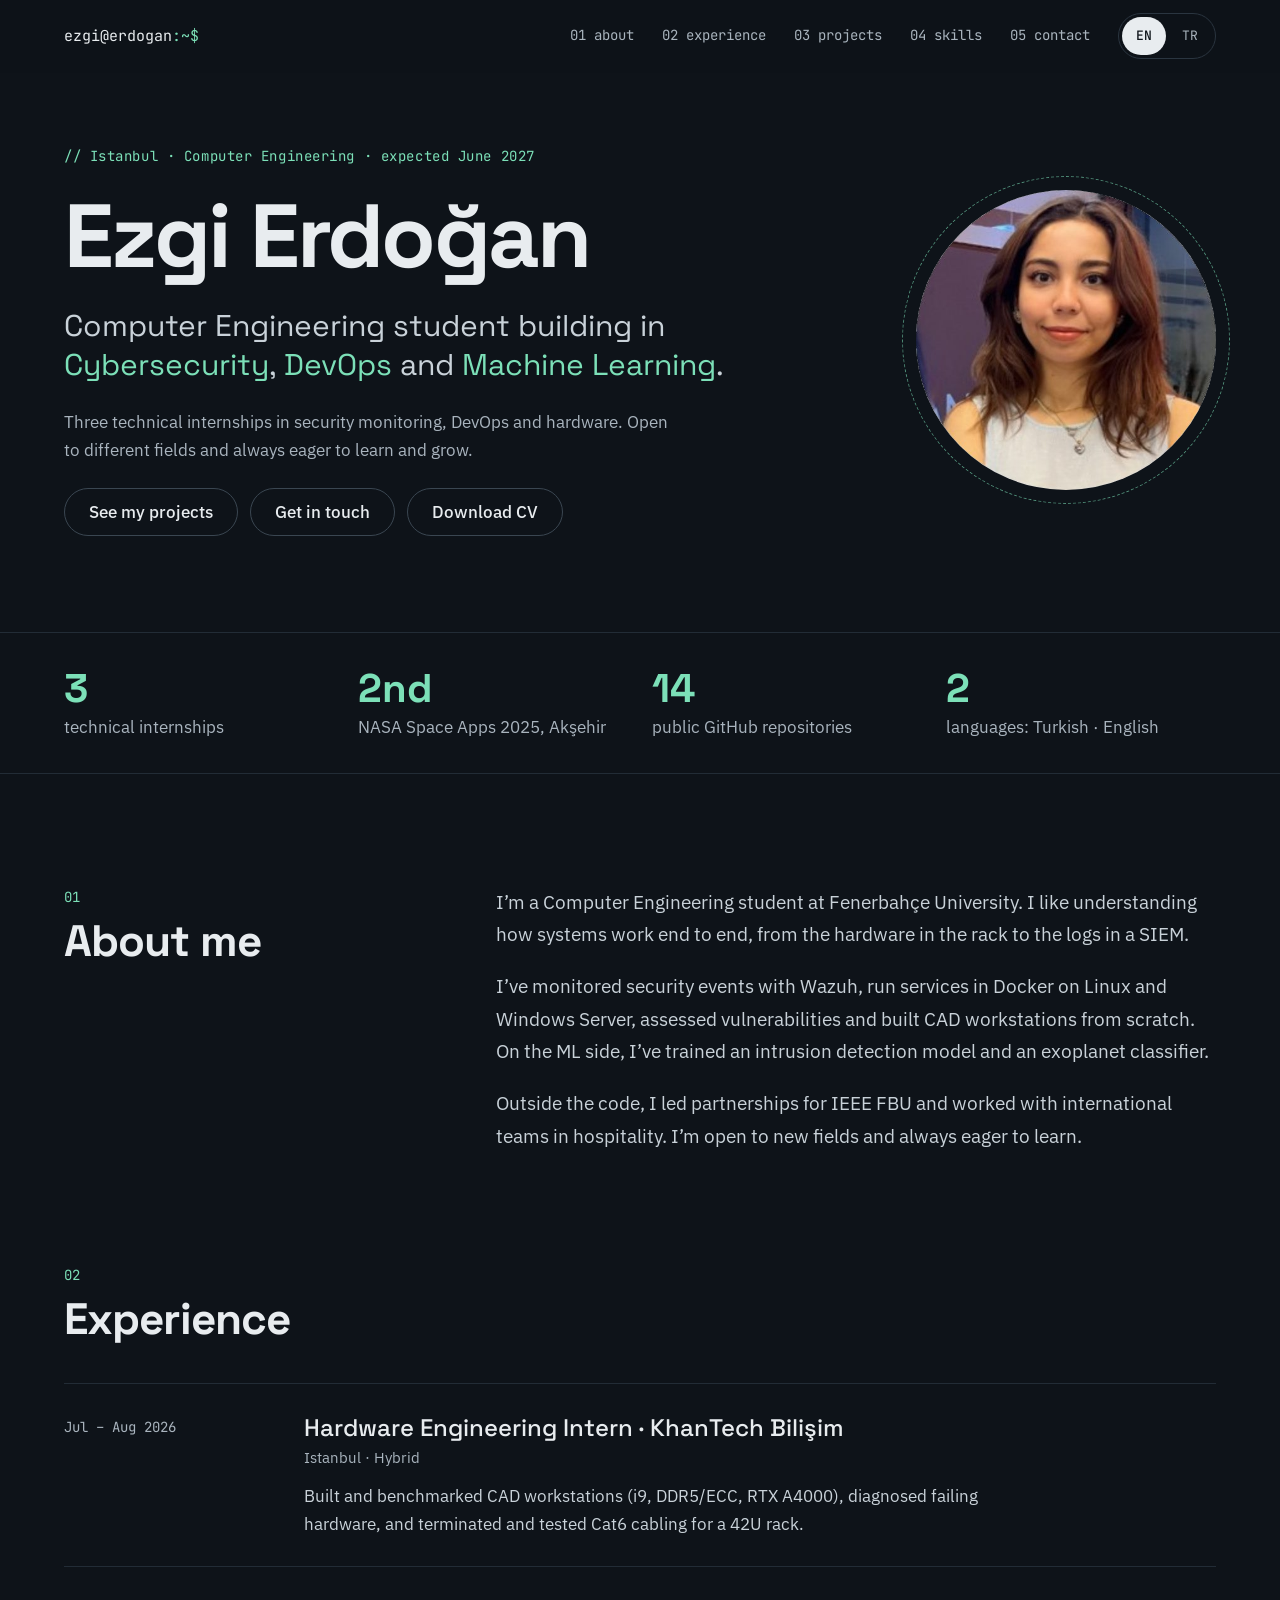
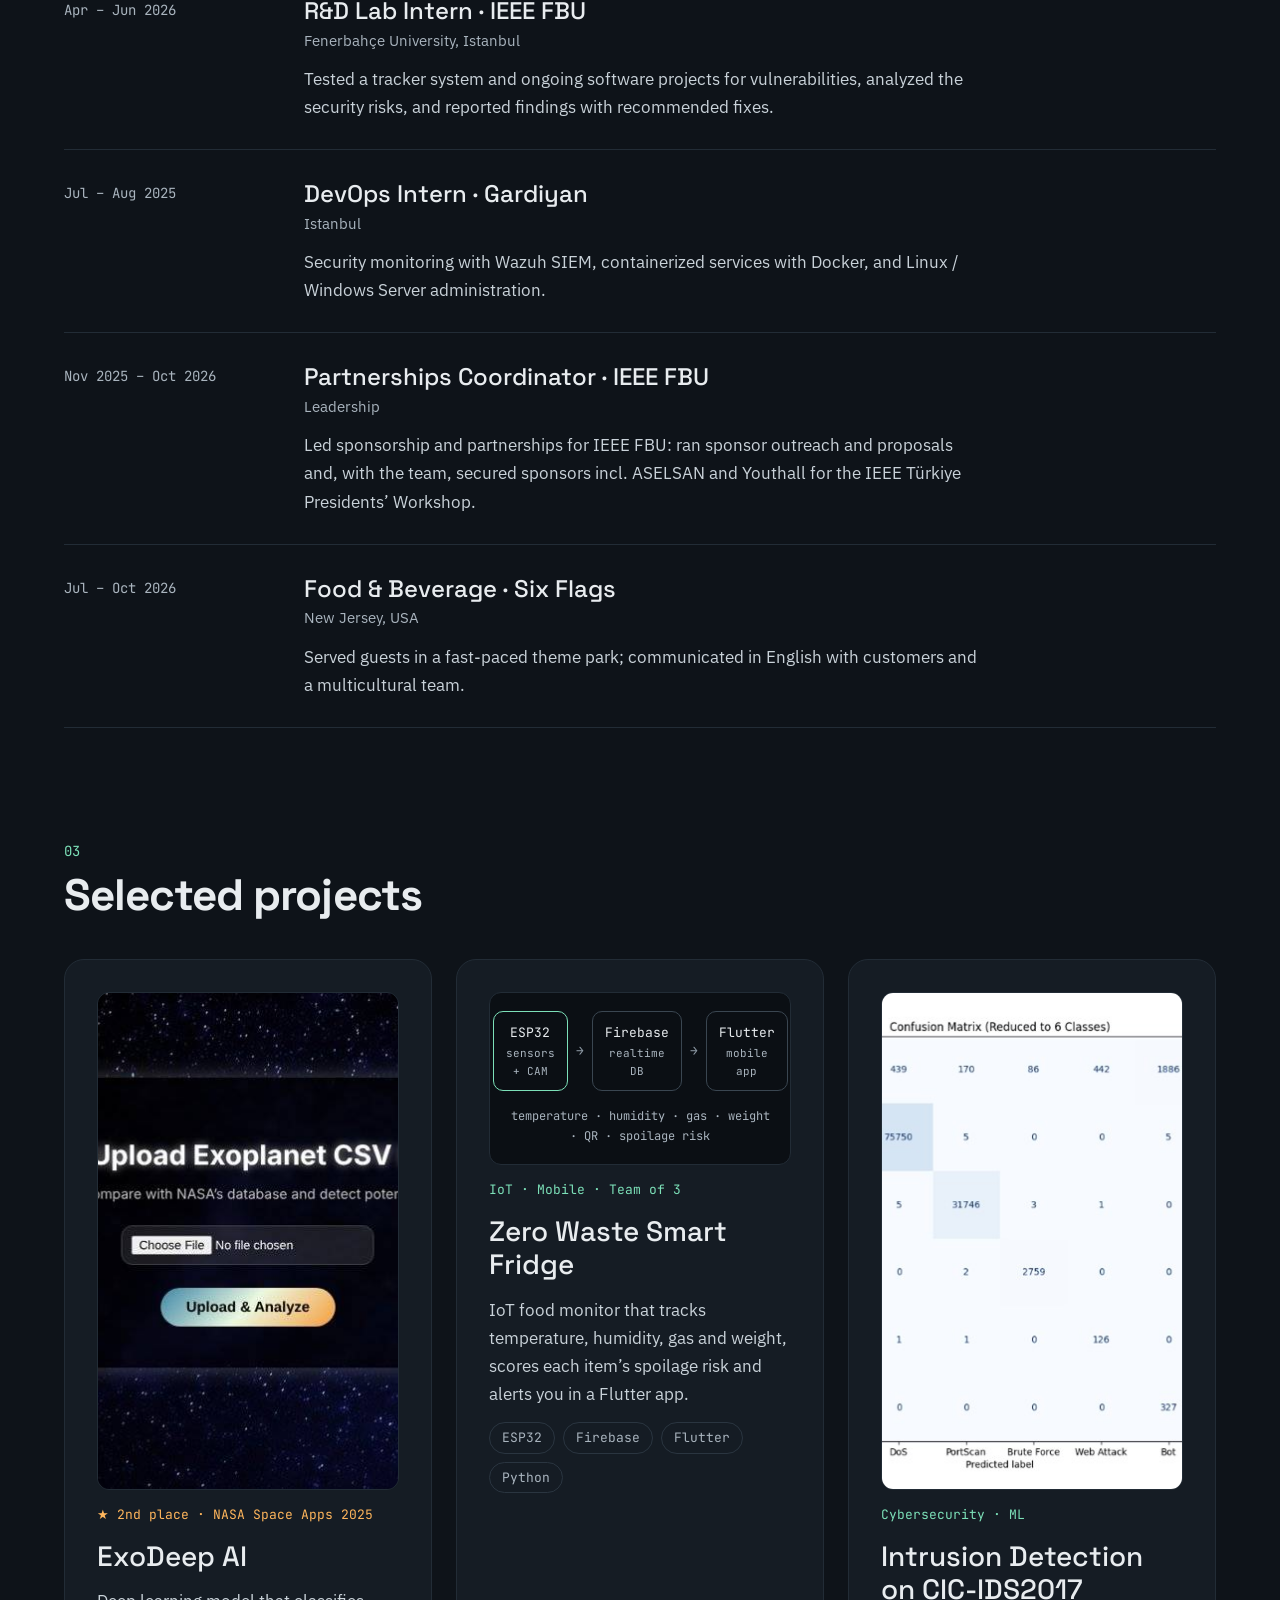
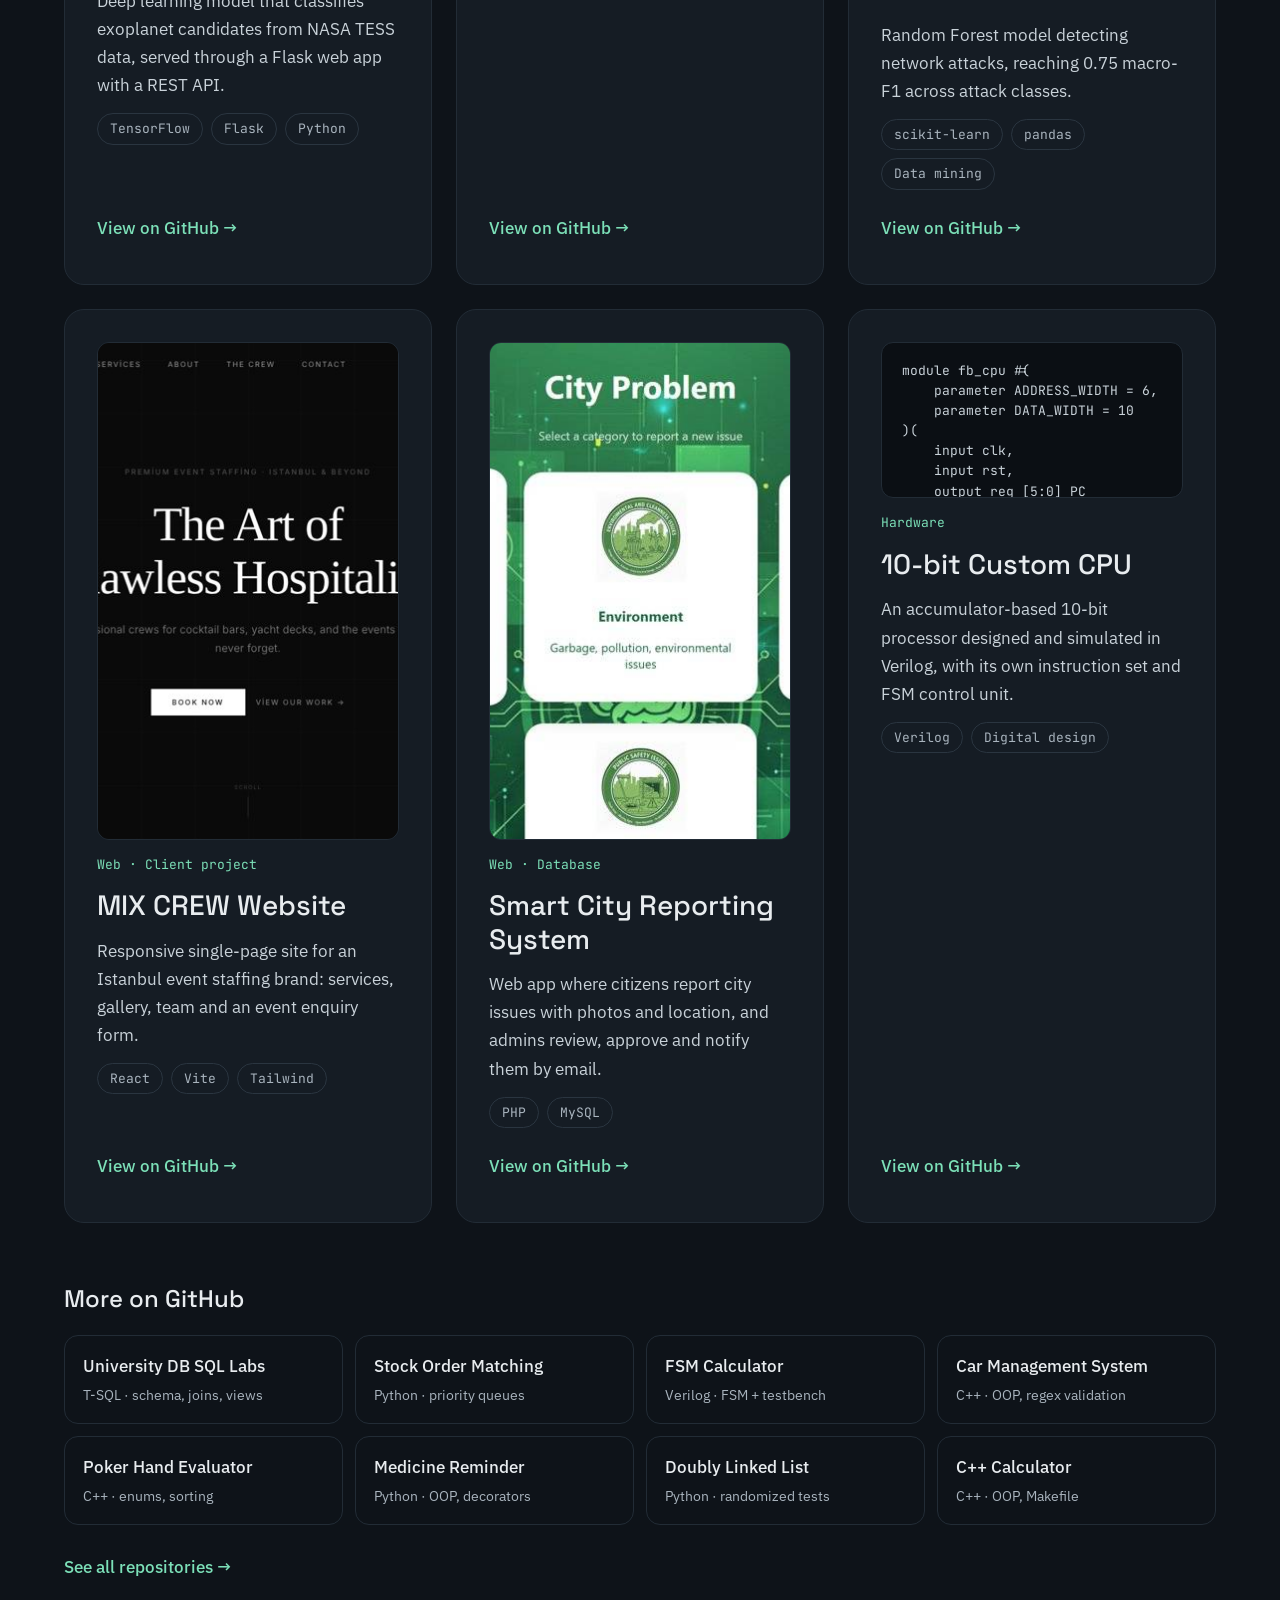
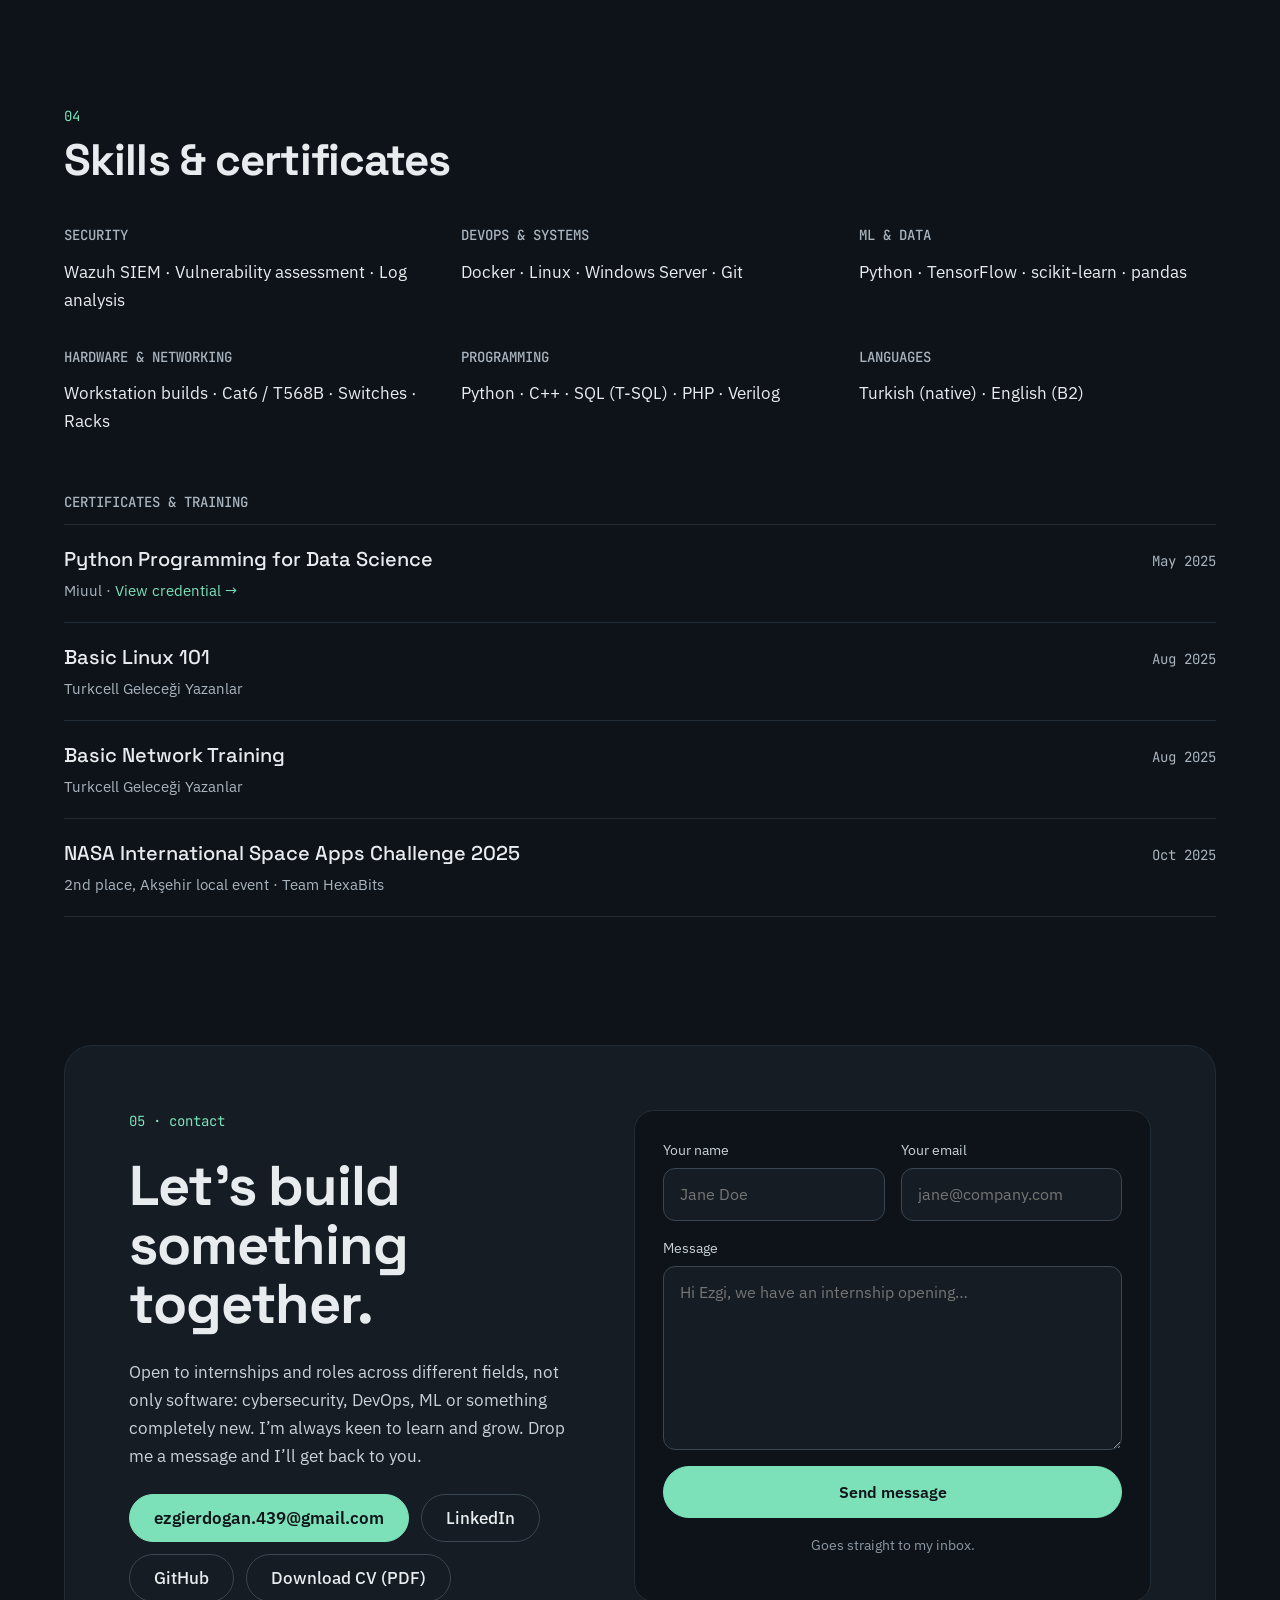
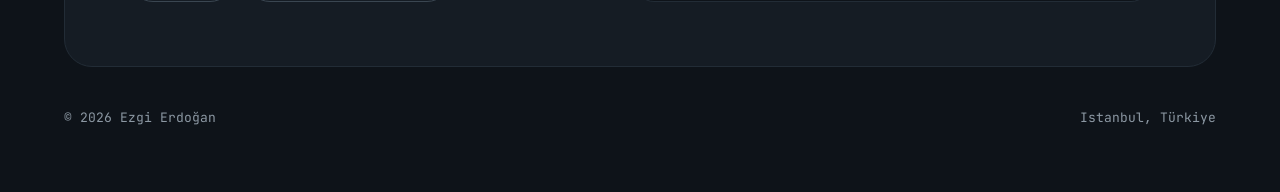
==== index.html @ ae575152 "Launch portfolio site (EN + TR)" ====
<!doctype html>
<html lang="en">
<head>
<meta charset="utf-8">
<meta name="viewport" content="width=device-width, initial-scale=1">
<title>Ezgi Erdoğan · Computer Engineering Portfolio</title>
<meta name="description" content="Ezgi Erdoğan, Computer Engineering student in Istanbul. Cybersecurity, DevOps and Machine Learning projects and internships.">
<meta property="og:title" content="Ezgi Erdoğan · Portfolio">
<meta property="og:description" content="Computer Engineering student | Cybersecurity · DevOps · ML">
<meta property="og:image" content="https://ezgerdog.github.io/ezgi.jpg">
<meta property="og:url" content="https://ezgerdog.github.io/">
<link rel="alternate" hreflang="tr" href="https://ezgerdog.github.io/tr.html">
<link rel="icon" href="data:image/svg+xml,%3Csvg xmlns='http://www.w3.org/2000/svg' viewBox='0 0 64 64'%3E%3Crect width='64' height='64' rx='14' fill='%230E1319'/%3E%3Ctext x='50%25' y='56%25' text-anchor='middle' font-family='monospace' font-size='30' fill='%237CE0B8'%3EE%3C/text%3E%3C/svg%3E">
<link rel="preconnect" href="https://fonts.googleapis.com">
<link rel="preconnect" href="https://fonts.gstatic.com" crossorigin>
<link href="https://fonts.googleapis.com/css2?family=Space+Grotesk:wght@400;500;700&family=IBM+Plex+Sans:wght@400;500;600&family=JetBrains+Mono:wght@400;500&display=swap" rel="stylesheet">
<link rel="stylesheet" href="style.css">
</head>
<body>
<a class="skip" href="#main">Skip to content</a>

<header class="site-header">
<div class="wrap bar">
<a class="logo" href="#top">ezgi@erdogan<span class="accent">:~$</span></a>
<div class="right">
<nav class="nav" aria-label="Main">
<a class="link" href="#about">01 about</a>
<a class="link" href="#experience">02 experience</a>
<a class="link" href="#projects">03 projects</a>
<a class="link" href="#skills">04 skills</a>
<a class="link" href="#contact">05 contact</a>
<div class="lang" role="group" aria-label="Language"><a href="./" aria-current="page">EN</a><a href="tr.html" hreflang="tr">TR</a></div>
</nav>
<button class="menu-btn" type="button" aria-label="Open menu" aria-expanded="false"><svg width="20" height="20" viewBox="0 0 24 24" fill="none" stroke="currentColor" stroke-width="2" stroke-linecap="round" aria-hidden="true"><path d="M4 7h16M4 12h16M4 17h16"/></svg></button>
</div>
</div>
</header>

<main id="main">
<div class="wrap">
<section id="top" class="hero">
<div class="hero-text">
<div class="eyebrow">// Istanbul · Computer Engineering · expected June 2027</div>
<h1>Ezgi Erdoğan</h1>
<p class="lead">Computer Engineering student building in <span class="accent">Cybersecurity</span>, <span class="accent">DevOps</span> and <span class="accent">Machine Learning</span>.</p>
<p class="sub">Three technical internships in security monitoring, DevOps and hardware. Open to different fields and always eager to learn and grow.</p>
<div class="btns">
<a class="btn" href="#projects">See my projects</a>
<a class="btn" href="#contact">Get in touch</a>
<a class="btn" href="Ezgi_Erdogan_CV.pdf" download>Download CV</a>
</div>
</div>
<div class="portrait"><div class="portrait-ring"><img src="ezgi.jpg" alt="Portrait of Ezgi Erdoğan" width="300" height="300"></div></div>
</section>
</div>

<section class="stats" aria-label="Highlights">
<div class="wrap">
<div class="stat"><b>3</b><span>technical internships</span></div>
<div class="stat"><b>2nd</b><span>NASA Space Apps 2025, Akşehir</span></div>
<div class="stat"><b>14</b><span>public GitHub repositories</span></div>
<div class="stat"><b>2</b><span>languages: Turkish · English</span></div>
</div>
</section>

<div class="wrap">
<section id="about" class="block about">
<div class="about-head"><div class="num">01</div><h2>About me</h2></div>
<div class="about-body">
<p>I’m a Computer Engineering student at Fenerbahçe University. I like understanding how systems work end to end, from the hardware in the rack to the logs in a SIEM.</p>
<p>I’ve monitored security events with Wazuh, run services in Docker on Linux and Windows Server, assessed vulnerabilities and built CAD workstations from scratch. On the ML side, I’ve trained an intrusion detection model and an exoplanet classifier.</p>
<p>Outside the code, I led partnerships for IEEE FBU and worked with international teams in hospitality. I’m open to new fields and always eager to learn.</p>
</div>
</section>

<section id="experience" class="block">
<div class="num">02</div>
<h2>Experience</h2>
<div>
<article class="job"><div class="job-date">Jul – Aug 2026</div><div class="job-body"><h3>Hardware Engineering Intern · KhanTech Bilişim</h3><div class="where">Istanbul · Hybrid</div><p>Built and benchmarked CAD workstations (i9, DDR5/ECC, RTX A4000), diagnosed failing hardware, and terminated and tested Cat6 cabling for a 42U rack.</p></div></article>
<article class="job"><div class="job-date">Apr – Jun 2026</div><div class="job-body"><h3>R&amp;D Lab Intern · IEEE FBU</h3><div class="where">Fenerbahçe University, Istanbul</div><p>Tested a tracker system and ongoing software projects for vulnerabilities, analyzed the security risks, and reported findings with recommended fixes.</p></div></article>
<article class="job"><div class="job-date">Jul – Aug 2025</div><div class="job-body"><h3>DevOps Intern · Gardiyan</h3><div class="where">Istanbul</div><p>Security monitoring with Wazuh SIEM, containerized services with Docker, and Linux / Windows Server administration.</p></div></article>
<article class="job"><div class="job-date">Nov 2025 – Oct 2026</div><div class="job-body"><h3>Partnerships Coordinator · IEEE FBU</h3><div class="where">Leadership</div><p>Led sponsorship and partnerships for IEEE FBU: ran sponsor outreach and proposals and, with the team, secured sponsors incl. ASELSAN and Youthall for the IEEE Türkiye Presidents’ Workshop.</p></div></article>
<article class="job"><div class="job-date">Jul – Oct 2026</div><div class="job-body"><h3>Food &amp; Beverage · Six Flags</h3><div class="where">New Jersey, USA</div><p>Served guests in a fast-paced theme park; communicated in English with customers and a multicultural team.</p></div></article>
</div>
</section>

<section id="projects" class="block">
<div class="num">03</div>
<h2>Selected projects</h2>
<div class="grid">

<article class="card">
<img class="shot" src="exodeep.jpg" alt="ExoDeep AI CSV upload screen" loading="lazy" width="960" height="498">
<span class="tag gold">★ 2nd place · NASA Space Apps 2025</span>
<h3>ExoDeep AI</h3>
<p>Deep learning model that classifies exoplanet candidates from NASA TESS data, served through a Flask web app with a REST API.</p>
<div class="chips"><span>TensorFlow</span><span>Flask</span><span>Python</span></div>
<a class="more" href="https://github.com/ezgerdog/exoplanet-ai-detection">View on GitHub →</a>
</article>

<article class="card">
<div class="flow" role="img" aria-label="System flow: ESP32 sensors to Firebase to Flutter app">
<div class="flow-row"><div>ESP32<small>sensors + CAM</small></div><i>→</i><div>Firebase<small>realtime DB</small></div><i>→</i><div>Flutter<small>mobile app</small></div></div>
<p>temperature · humidity · gas · weight · QR · spoilage risk</p>
</div>
<span class="tag">IoT · Mobile · Team of 3</span>
<h3>Zero Waste Smart Fridge</h3>
<p>IoT food monitor that tracks temperature, humidity, gas and weight, scores each item’s spoilage risk and alerts you in a Flutter app.</p>
<div class="chips"><span>ESP32</span><span>Firebase</span><span>Flutter</span><span>Python</span></div>
<a class="more" href="https://github.com/ezgerdog/smart-fridge-project">View on GitHub →</a>
</article>

<article class="card">
<img class="shot" src="ids.jpg" alt="Confusion matrix of the intrusion detection model across six classes" loading="lazy" width="960" height="498">
<span class="tag">Cybersecurity · ML</span>
<h3>Intrusion Detection on CIC-IDS2017</h3>
<p>Random Forest model detecting network attacks, reaching 0.75 macro-F1 across attack classes.</p>
<div class="chips"><span>scikit-learn</span><span>pandas</span><span>Data mining</span></div>
<a class="more" href="https://github.com/ezgerdog/cybersecurity-data-mining">View on GitHub →</a>
</article>

<article class="card">
<img class="shot" src="mixcrew.jpg" alt="MIX CREW website hero section" loading="lazy" width="960" height="498">
<span class="tag">Web · Client project</span>
<h3>MIX CREW Website</h3>
<p>Responsive single-page site for an Istanbul event staffing brand: services, gallery, team and an event enquiry form.</p>
<div class="chips"><span>React</span><span>Vite</span><span>Tailwind</span></div>
<a class="more" href="https://github.com/ezgerdog/mixcrew-website">View on GitHub →</a>
</article>

<article class="card">
<img class="shot" src="smartcity.jpg" alt="Smart City report category screen" loading="lazy" width="960" height="498">
<span class="tag">Web · Database</span>
<h3>Smart City Reporting System</h3>
<p>Web app where citizens report city issues with photos and location, and admins review, approve and notify them by email.</p>
<div class="chips"><span>PHP</span><span>MySQL</span></div>
<a class="more" href="https://github.com/ezgerdog/smart-city-reporting-system">View on GitHub →</a>
</article>

<article class="card">
<pre class="code" aria-label="Verilog excerpt from the CPU">module fb_cpu #(
    parameter ADDRESS_WIDTH = 6,
    parameter DATA_WIDTH = 10
)(
    input clk,
    input rst,
    output reg [5:0] PC
);
reg [9:0] ACC, ACCNext;
reg [2:0] state, stateNext;</pre>
<span class="tag">Hardware</span>
<h3>10-bit Custom CPU</h3>
<p>An accumulator-based 10-bit processor designed and simulated in Verilog, with its own instruction set and FSM control unit.</p>
<div class="chips"><span>Verilog</span><span>Digital design</span></div>
<a class="more" href="https://github.com/ezgerdog/custom-cpu-design-verilog">View on GitHub →</a>
</article>

</div>

<h3 class="minis-title">More on GitHub</h3>
<div class="minis">
<a class="mini" href="https://github.com/ezgerdog/university-db-sql-labs"><b>University DB SQL Labs</b><span>T-SQL · schema, joins, views</span></a>
<a class="mini" href="https://github.com/ezgerdog/stock-market-order-matching"><b>Stock Order Matching</b><span>Python · priority queues</span></a>
<a class="mini" href="https://github.com/ezgerdog/verilog-calculator"><b>FSM Calculator</b><span>Verilog · FSM + testbench</span></a>
<a class="mini" href="https://github.com/ezgerdog/car-management-system"><b>Car Management System</b><span>C++ · OOP, regex validation</span></a>
<a class="mini" href="https://github.com/ezgerdog/poker-hand-evaluator"><b>Poker Hand Evaluator</b><span>C++ · enums, sorting</span></a>
<a class="mini" href="https://github.com/ezgerdog/medicine-reminder-system"><b>Medicine Reminder</b><span>Python · OOP, decorators</span></a>
<a class="mini" href="https://github.com/ezgerdog/linked-list-implementation"><b>Doubly Linked List</b><span>Python · randomized tests</span></a>
<a class="mini" href="https://github.com/ezgerdog/cpp-calculator"><b>C++ Calculator</b><span>C++ · OOP, Makefile</span></a>
</div>
<a class="all" href="https://github.com/ezgerdog?tab=repositories">See all repositories →</a>
</section>

<section id="skills" class="block">
<div class="num">04</div>
<h2>Skills &amp; certificates</h2>
<div class="skills">
<div><h3>SECURITY</h3><p>Wazuh SIEM · Vulnerability assessment · Log analysis</p></div>
<div><h3>DEVOPS &amp; SYSTEMS</h3><p>Docker · Linux · Windows Server · Git</p></div>
<div><h3>ML &amp; DATA</h3><p>Python · TensorFlow · scikit-learn · pandas</p></div>
<div><h3>HARDWARE &amp; NETWORKING</h3><p>Workstation builds · Cat6 / T568B · Switches · Racks</p></div>
<div><h3>PROGRAMMING</h3><p>Python · C++ · SQL (T-SQL) · PHP · Verilog</p></div>
<div><h3>LANGUAGES</h3><p>Turkish (native) · English (B2)</p></div>
</div>
<div class="certs">
<h3>CERTIFICATES &amp; TRAINING</h3>
<div class="cert"><div class="cert-main"><b>Python Programming for Data Science</b><span>Miuul · <a href="https://learning.miuul.com/certificates/z3zz2uqmaw">View credential →</a></span></div><time>May 2025</time></div>
<div class="cert"><div class="cert-main"><b>Basic Linux 101</b><span>Turkcell Geleceği Yazanlar</span></div><time>Aug 2025</time></div>
<div class="cert"><div class="cert-main"><b>Basic Network Training</b><span>Turkcell Geleceği Yazanlar</span></div><time>Aug 2025</time></div>
<div class="cert"><div class="cert-main"><b>NASA International Space Apps Challenge 2025</b><span>2nd place, Akşehir local event · Team HexaBits</span></div><time>Oct 2025</time></div>
</div>
</section>

<section id="contact" class="contact">
<div class="contact-box">
<div class="contact-text">
<div class="num">05 · contact</div>
<h2>Let’s build something together.</h2>
<p>Open to internships and roles across different fields, not only software: cybersecurity, DevOps, ML or something completely new. I’m always keen to learn and grow. Drop me a message and I’ll get back to you.</p>
<div class="btns">
<a class="btn solid" href="mailto:ezgierdogan.439@gmail.com">ezgierdogan.439@gmail.com</a>
<a class="btn" href="https://www.linkedin.com/in/ezgi-erdo%C4%9Fan-573229270">LinkedIn</a>
<a class="btn" href="https://github.com/ezgerdog">GitHub</a>
<a class="btn" href="Ezgi_Erdogan_CV.pdf" download>Download CV (PDF)</a>
</div>
</div>
<form class="msg" action="https://formspree.io/f/mvkzdnaz" method="POST" aria-label="Send a message" data-sending="Sending…" data-ok="Thanks! Your message reached my inbox. I’ll reply soon." data-err="Something went wrong. Please email me directly instead.">
<div class="row2">
<div class="field"><label for="f-name">Your name</label><input id="f-name" name="name" type="text" autocomplete="name" required placeholder="Jane Doe"></div>
<div class="field"><label for="f-email">Your email</label><input id="f-email" name="email" type="email" autocomplete="email" required placeholder="jane@company.com"></div>
</div>
<div class="field"><label for="f-msg">Message</label><textarea id="f-msg" name="message" rows="6" required placeholder="Hi Ezgi, we have an internship opening…"></textarea></div>
<input type="hidden" name="_subject" value="New message from your portfolio">
<input class="hp" type="text" name="_gotcha" tabindex="-1" autocomplete="off" aria-hidden="true">
<button class="btn solid" type="submit">Send message</button>
<p class="status" role="status" aria-live="polite">Goes straight to my inbox.</p>
</form>
</div>
<footer><span>© 2026 Ezgi Erdoğan</span><span>Istanbul, Türkiye</span></footer>
</section>
</div>
</main>
<script src="main.js"></script>
</body>
</html>
---- style.css ----
:root{
  --bg:#0E1319; --panel:#151C24; --deep:#0B0F14; --line:#222C36; --line2:#2A3540; --line3:#3A4651;
  --text:#E8ECEF; --soft:#C9D2D9; --muted:#A9B4BE; --faint:#8C98A3; --accent:#7CE0B8; --gold:#FFB65C;
  --display:'Space Grotesk',system-ui,sans-serif; --body:'IBM Plex Sans',system-ui,sans-serif; --mono:'JetBrains Mono',ui-monospace,monospace;
}
*{box-sizing:border-box}
html{scroll-behavior:smooth;scroll-padding-top:80px}
body{margin:0;background:var(--bg);color:var(--text);font-family:var(--body);font-size:17px;line-height:1.65;-webkit-font-smoothing:antialiased}
img{max-width:100%;display:block}
a{color:var(--accent);text-decoration:none}
a:hover{color:#B4F0D6}
:focus-visible{outline:2px solid var(--accent);outline-offset:3px;border-radius:6px}
.wrap{max-width:1200px;margin:0 auto;padding:0 24px}
.mono{font-family:var(--mono)}
.accent{color:var(--accent)}
.skip{position:absolute;left:-999px;top:8px;background:var(--accent);color:var(--bg);padding:8px 14px;border-radius:8px;z-index:100}
.skip:focus{left:16px}

/* header */
.site-header{position:sticky;top:0;z-index:50;background:rgba(14,19,25,.88);backdrop-filter:blur(10px);-webkit-backdrop-filter:blur(10px);border-bottom:1px solid transparent;transition:border-color .2s}
.site-header.scrolled{border-bottom-color:var(--line)}
.bar{display:flex;align-items:center;justify-content:space-between;gap:16px;min-height:72px}
.logo{font-family:var(--mono);font-size:15px;color:var(--text)}
.logo:hover{color:var(--text)}
.nav{display:flex;align-items:center;gap:8px 28px;font-family:var(--mono);font-size:14px}
.nav a.link{color:var(--muted);padding:10px 0}
.nav a.link:hover{color:var(--text)}
.lang{display:flex;gap:2px;border:1px solid var(--line2);border-radius:999px;padding:3px;font-family:var(--mono);font-size:13px}
.lang a{display:flex;align-items:center;min-height:38px;padding:0 14px;border-radius:999px;color:var(--muted)}
.lang a[aria-current]{background:var(--text);color:var(--bg);font-weight:500}
.menu-btn{display:none;width:44px;height:44px;border-radius:12px;border:1px solid var(--line2);background:transparent;color:var(--text);align-items:center;justify-content:center;cursor:pointer}

/* buttons */
.btn{display:inline-flex;align-items:center;justify-content:center;min-height:48px;padding:0 24px;border-radius:999px;border:1px solid var(--line3);background:transparent;color:var(--text);font:inherit;font-weight:500;cursor:pointer;transition:background .15s,color .15s,border-color .15s}
.btn:hover,.btn:active,.btn:focus-visible{background:var(--accent);color:var(--bg);border-color:var(--accent)}
.btn.solid{background:var(--accent);border-color:var(--accent);color:var(--bg);font-weight:600}
.btn.solid:hover{background:#B4F0D6;border-color:#B4F0D6}
.btns{display:flex;flex-wrap:wrap;gap:12px}

/* hero */
.hero{display:flex;flex-wrap:wrap;align-items:center;gap:56px;padding:72px 0 96px}
.hero-text{flex:999 1 560px;min-width:0;display:flex;flex-direction:column;gap:24px}
.eyebrow{font-family:var(--mono);font-size:14px;color:var(--accent);letter-spacing:.04em}
h1{margin:0;font-family:var(--display);font-weight:700;font-size:clamp(48px,7vw,92px);line-height:1;letter-spacing:-.03em}
.lead{margin:0;font-family:var(--display);font-size:clamp(22px,2.4vw,30px);line-height:1.3;color:var(--soft);max-width:720px}
.sub{margin:0;color:var(--muted);max-width:620px}
.portrait{flex:1 1 280px;display:flex;justify-content:center}
.portrait-ring{position:relative;width:300px;height:300px}
.portrait-ring::before{content:"";position:absolute;inset:-14px;border-radius:50%;border:1px dashed var(--accent);opacity:.6}
.portrait img{width:100%;height:100%;border-radius:50%;object-fit:cover}

/* stats */
.stats{border-top:1px solid var(--line);border-bottom:1px solid var(--line)}
.stats .wrap{display:grid;grid-template-columns:repeat(auto-fit,minmax(220px,1fr));gap:24px;padding-top:32px;padding-bottom:32px}
.stat b{display:block;font-family:var(--display);font-size:40px;font-weight:700;color:var(--accent);line-height:1.2}
.stat span{color:var(--muted)}

/* sections */
section.block{padding-top:112px}
.num{font-family:var(--mono);font-size:14px;color:var(--accent)}
h2{margin:8px 0 40px;font-family:var(--display);font-size:44px;line-height:1.1;letter-spacing:-.02em}
.about{display:flex;flex-wrap:wrap;gap:48px}
.about-head{flex:1 1 260px}
.about-head h2{margin-bottom:0}
.about-body{flex:999 1 560px;min-width:0;max-width:720px;display:flex;flex-direction:column;gap:20px;color:var(--soft);font-size:19px;line-height:1.7}
.about-body p{margin:0}

/* experience */
.job{display:flex;flex-wrap:wrap;gap:8px 40px;padding:28px 0;border-top:1px solid var(--line)}
.job:last-child{border-bottom:1px solid var(--line)}
.job-date{flex:1 1 200px;font-family:var(--mono);font-size:14px;color:var(--muted);padding-top:4px}
.job-body{flex:999 1 560px;min-width:0}
.job h3{margin:0;font-family:var(--display);font-size:24px;font-weight:500;line-height:1.3}
.job .where{color:var(--muted);font-size:15px;margin-top:2px}
.job p{margin:12px 0 0;color:var(--soft);max-width:680px}

/* projects */
.grid{display:grid;grid-template-columns:repeat(auto-fit,minmax(320px,1fr));gap:24px}
.card{background:var(--panel);border:1px solid var(--line);border-radius:20px;padding:32px;display:flex;flex-direction:column;gap:14px}
.shot{width:100%;aspect-ratio:960/498;object-fit:cover;border-radius:12px;border:1px solid var(--line)}
.tag{font-family:var(--mono);font-size:13px;color:var(--accent)}
.tag.gold{color:var(--gold)}
.card h3{margin:0;font-family:var(--display);font-size:28px;font-weight:500;line-height:1.2}
.card p{margin:0;color:var(--soft)}
.chips{display:flex;flex-wrap:wrap;gap:8px;font-family:var(--mono);font-size:13px;color:var(--muted)}
.chips span{border:1px solid var(--line2);border-radius:999px;padding:4px 12px}
.card .more{margin-top:auto;padding:10px 0;font-weight:500}
.code{margin:0;width:100%;aspect-ratio:960/498;overflow:hidden;background:var(--deep);border:1px solid var(--line);border-radius:12px;padding:18px 20px;font-family:var(--mono);font-size:13px;line-height:1.55;color:var(--soft)}
.flow{width:100%;aspect-ratio:960/498;background:var(--deep);border:1px solid var(--line);border-radius:12px;padding:18px;display:flex;flex-direction:column;justify-content:center;gap:16px;font-family:var(--mono)}
.flow-row{display:flex;align-items:center;justify-content:center;gap:8px;font-size:13px}
.flow-row div{border:1px solid var(--line3);border-radius:10px;padding:10px 12px;text-align:center}
.flow-row div:first-child{border-color:var(--accent)}
.flow-row small{display:block;color:var(--muted);font-size:11px}
.flow-row i{font-style:normal;color:var(--faint)}
.flow p{margin:0;text-align:center;font-size:12px;color:var(--muted)}
.minis-title{margin:56px 0 16px;font-family:var(--display);font-size:24px;font-weight:500}
.minis{display:grid;grid-template-columns:repeat(auto-fit,minmax(260px,1fr));gap:12px}
.mini{display:flex;flex-direction:column;gap:4px;padding:16px 18px;border:1px solid var(--line);border-radius:14px;color:var(--text);transition:border-color .15s}
.mini:hover{color:var(--text);border-color:var(--accent)}
.mini b{font-weight:500}
.mini span{font-size:14px;color:var(--muted)}
.all{display:inline-flex;margin-top:16px;padding:12px 0;font-weight:500}

/* skills */
.skills{display:grid;grid-template-columns:repeat(auto-fit,minmax(260px,1fr));gap:32px 40px}
.skills h3,.certs h3{margin:0 0 10px;font-family:var(--mono);font-size:14px;font-weight:500;color:var(--muted)}
.skills p{margin:0}
.certs{margin-top:56px}
.cert{display:flex;flex-wrap:wrap;justify-content:space-between;align-items:baseline;gap:4px 24px;padding:18px 0;border-top:1px solid var(--line)}
.cert:last-child{border-bottom:1px solid var(--line)}
.cert-main{flex:999 1 400px;min-width:0}
.cert-main b{display:block;font-family:var(--display);font-size:20px;font-weight:500}
.cert-main span{color:var(--muted);font-size:15px}
.cert time{font-family:var(--mono);font-size:14px;color:var(--muted)}

/* contact */
.contact{padding:128px 0 64px}
.contact-box{background:var(--panel);border:1px solid var(--line);border-radius:28px;padding:clamp(24px,5vw,64px);display:flex;flex-wrap:wrap;gap:48px}
.contact-text{flex:1 1 360px;min-width:0;display:flex;flex-direction:column;gap:24px}
.contact-text h2{margin:0;font-size:clamp(34px,4.5vw,56px);line-height:1.05}
.contact-text p{margin:0;color:var(--soft);max-width:480px}
form.msg{flex:1 1 420px;min-width:0;display:flex;flex-direction:column;gap:16px;background:var(--bg);border:1px solid var(--line);border-radius:20px;padding:28px}
.row2{display:grid;grid-template-columns:repeat(auto-fit,minmax(180px,1fr));gap:16px}
.field{display:flex;flex-direction:column;gap:6px}
.field label{font-size:14px;color:var(--soft)}
.field input,.field textarea{min-height:48px;padding:12px 16px;border-radius:12px;border:1px solid var(--line3);background:var(--panel);color:var(--text);font:inherit;font-size:16px}
.field textarea{resize:vertical;min-height:150px}
.field input:focus,.field textarea:focus{outline:none;border-color:var(--accent)}
.hp{position:absolute;left:-9999px}
form.msg .btn{min-height:52px;font-size:16px}
.status{margin:0;font-size:14px;color:var(--faint);text-align:center;min-height:1.4em}
.status.ok{color:var(--accent)}
.status.err{color:#FF9B8A}
footer{display:flex;flex-wrap:wrap;justify-content:space-between;gap:12px;padding-top:40px;font-family:var(--mono);font-size:13px;color:var(--faint)}

/* mobile */
@media (max-width:820px){
  body{font-size:16px}
  .menu-btn{display:inline-flex}
  .nav .link{display:none}
  .nav.open{position:absolute;top:72px;left:0;right:0;flex-direction:column;align-items:stretch;gap:0;background:var(--bg);border-bottom:1px solid var(--line);padding:8px 20px 16px}
  .nav.open .link{display:block;padding:14px 0;border-bottom:1px solid var(--line)}
  .nav.open .lang{display:none}
  .bar .right{display:flex;align-items:center;gap:8px}
  .wrap{padding:0 20px}
  .hero{flex-direction:column-reverse;gap:28px;padding:40px 0 48px;text-align:center}
  .hero-text{gap:18px;align-items:center}
  .portrait-ring{width:200px;height:200px}
  .portrait-ring::before{inset:-10px}
  h1{font-size:46px}
  .lead{font-size:21px}
  .btns{flex-direction:column;width:100%}
  .btns .btn{width:100%;min-height:52px}
  .stats .wrap{grid-template-columns:repeat(2,minmax(0,1fr));gap:24px 16px;padding-top:28px;padding-bottom:28px}
  .stat b{font-size:34px}
  .stat span{font-size:14px}
  section.block{padding-top:64px}
  h2{font-size:32px;margin-bottom:20px}
  .about{gap:12px}
  .about-body{font-size:16px;gap:16px}
  .job{padding:20px 0}
  .job h3{font-size:20px}
  .job p{font-size:15px}
  .card{padding:22px;border-radius:18px;gap:10px}
  .card h3{font-size:23px}
  .card p{font-size:15px}
  .grid{grid-template-columns:1fr;gap:16px}
  .code{font-size:10.5px;padding:12px 14px}
  .flow{padding:10px;gap:10px}
  .flow-row{gap:4px;font-size:11px}
  .flow-row div{padding:6px 8px}
  .flow-row small{display:none}
  .minis{grid-template-columns:1fr}
  .contact{padding:72px 0 32px}
  .contact-box{gap:28px;border-radius:22px}
  form.msg{padding:20px}
  .contact-text .btns{flex-direction:row;flex-wrap:wrap}
  .contact-text .btns .btn{width:auto;flex:1 1 140px}
}
@media (prefers-reduced-motion:reduce){html{scroll-behavior:auto}*{transition:none!important}}
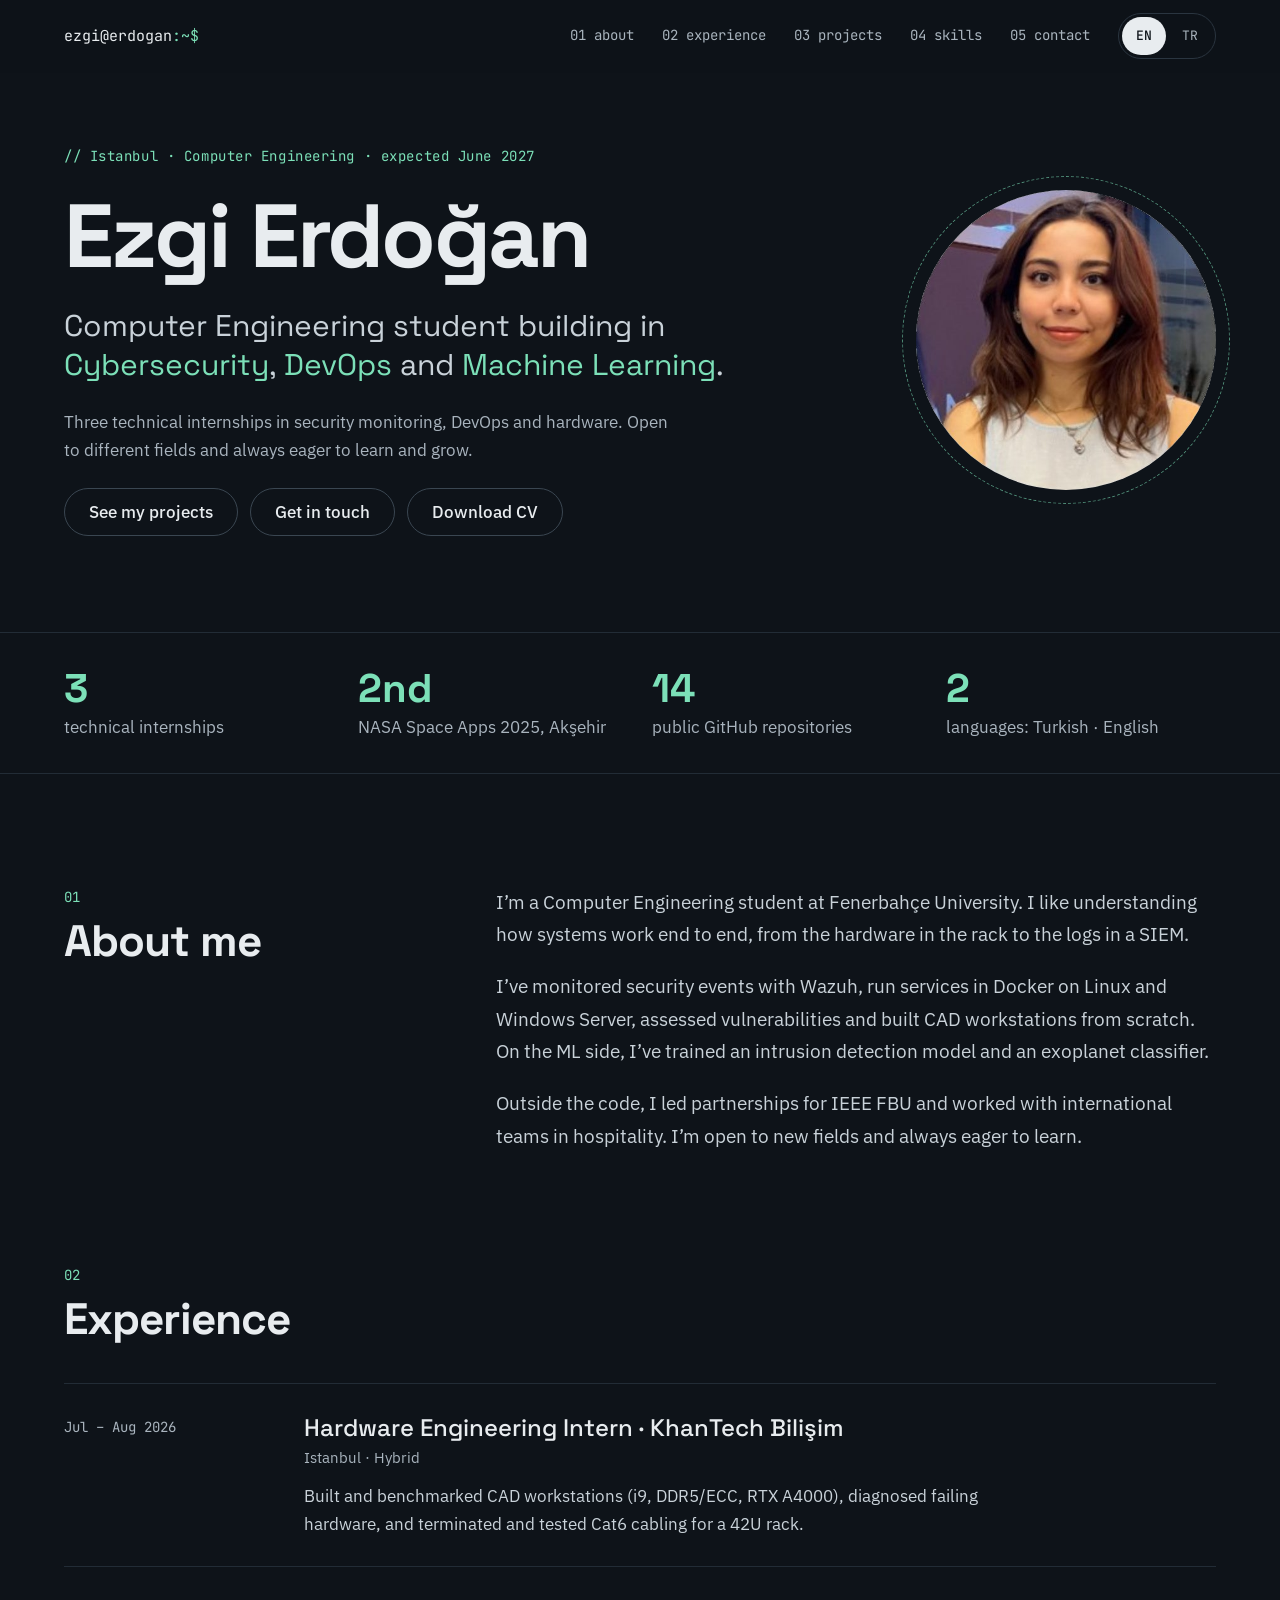
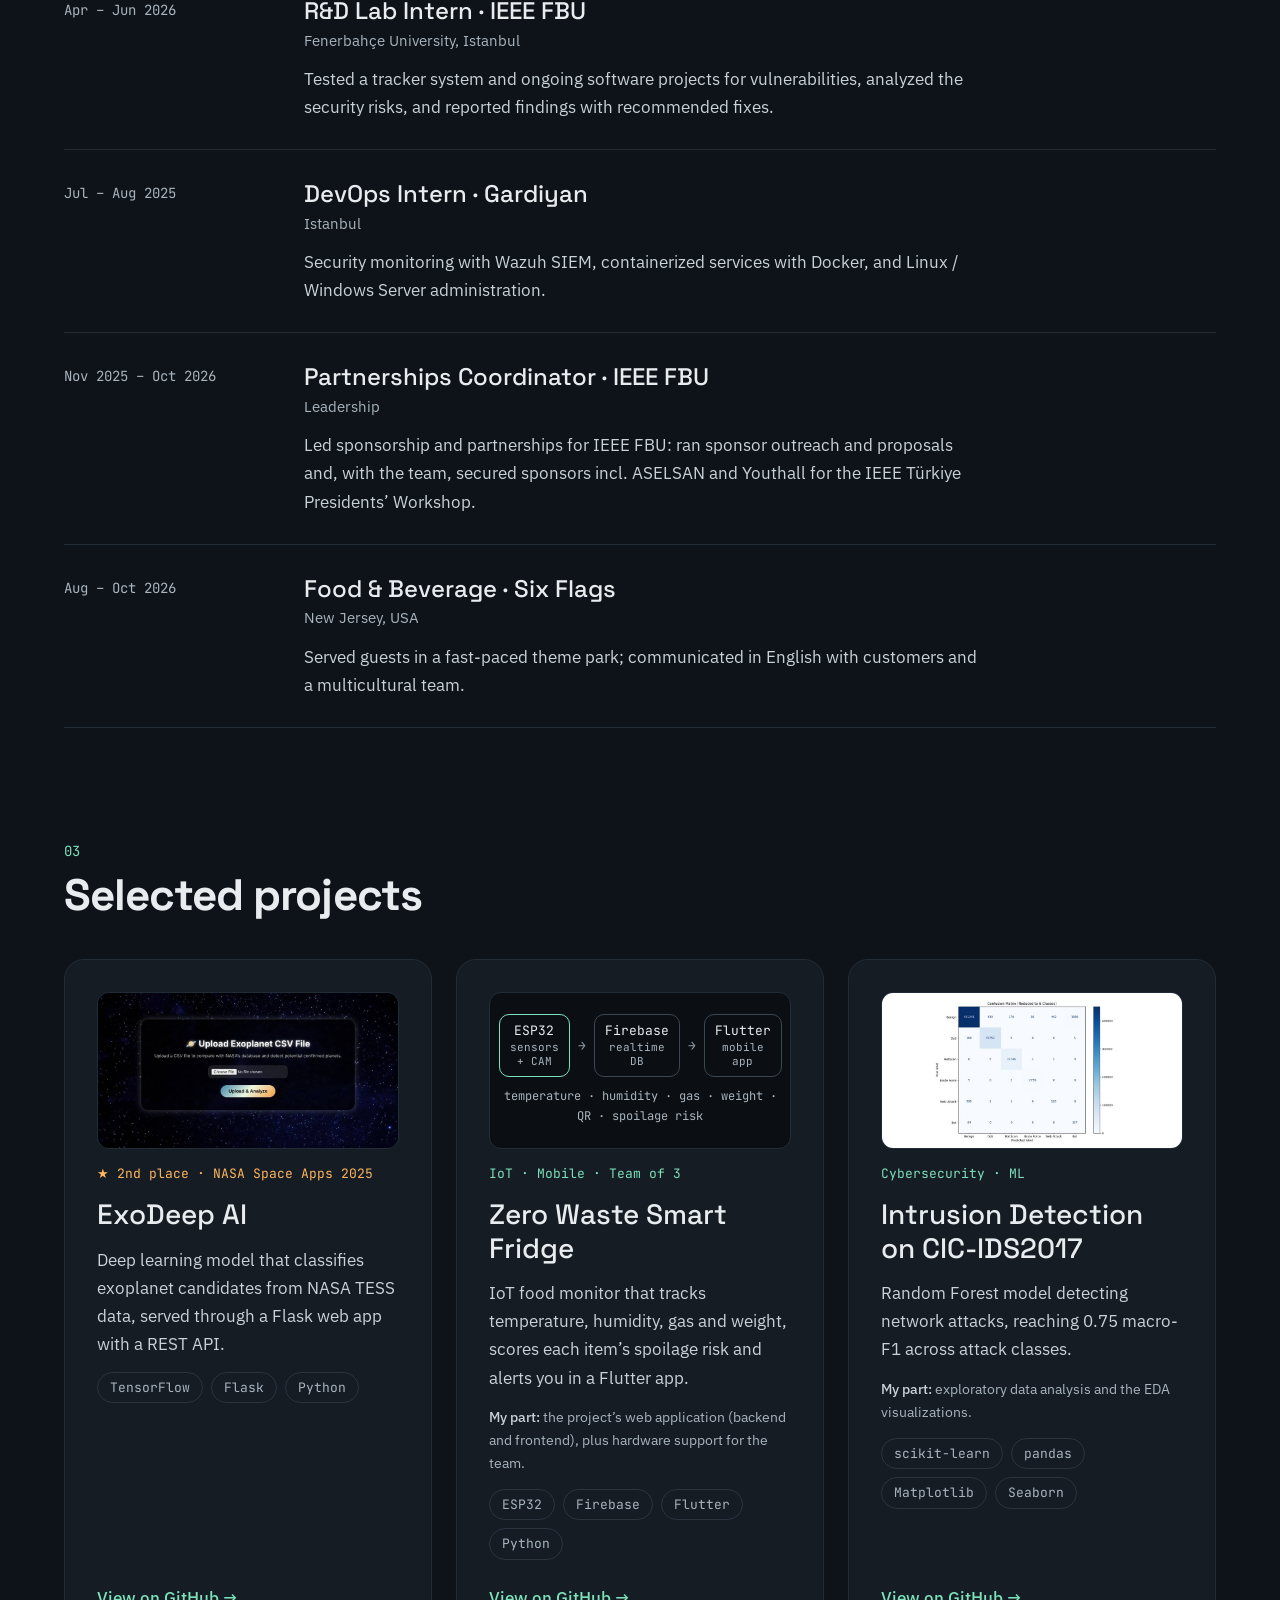
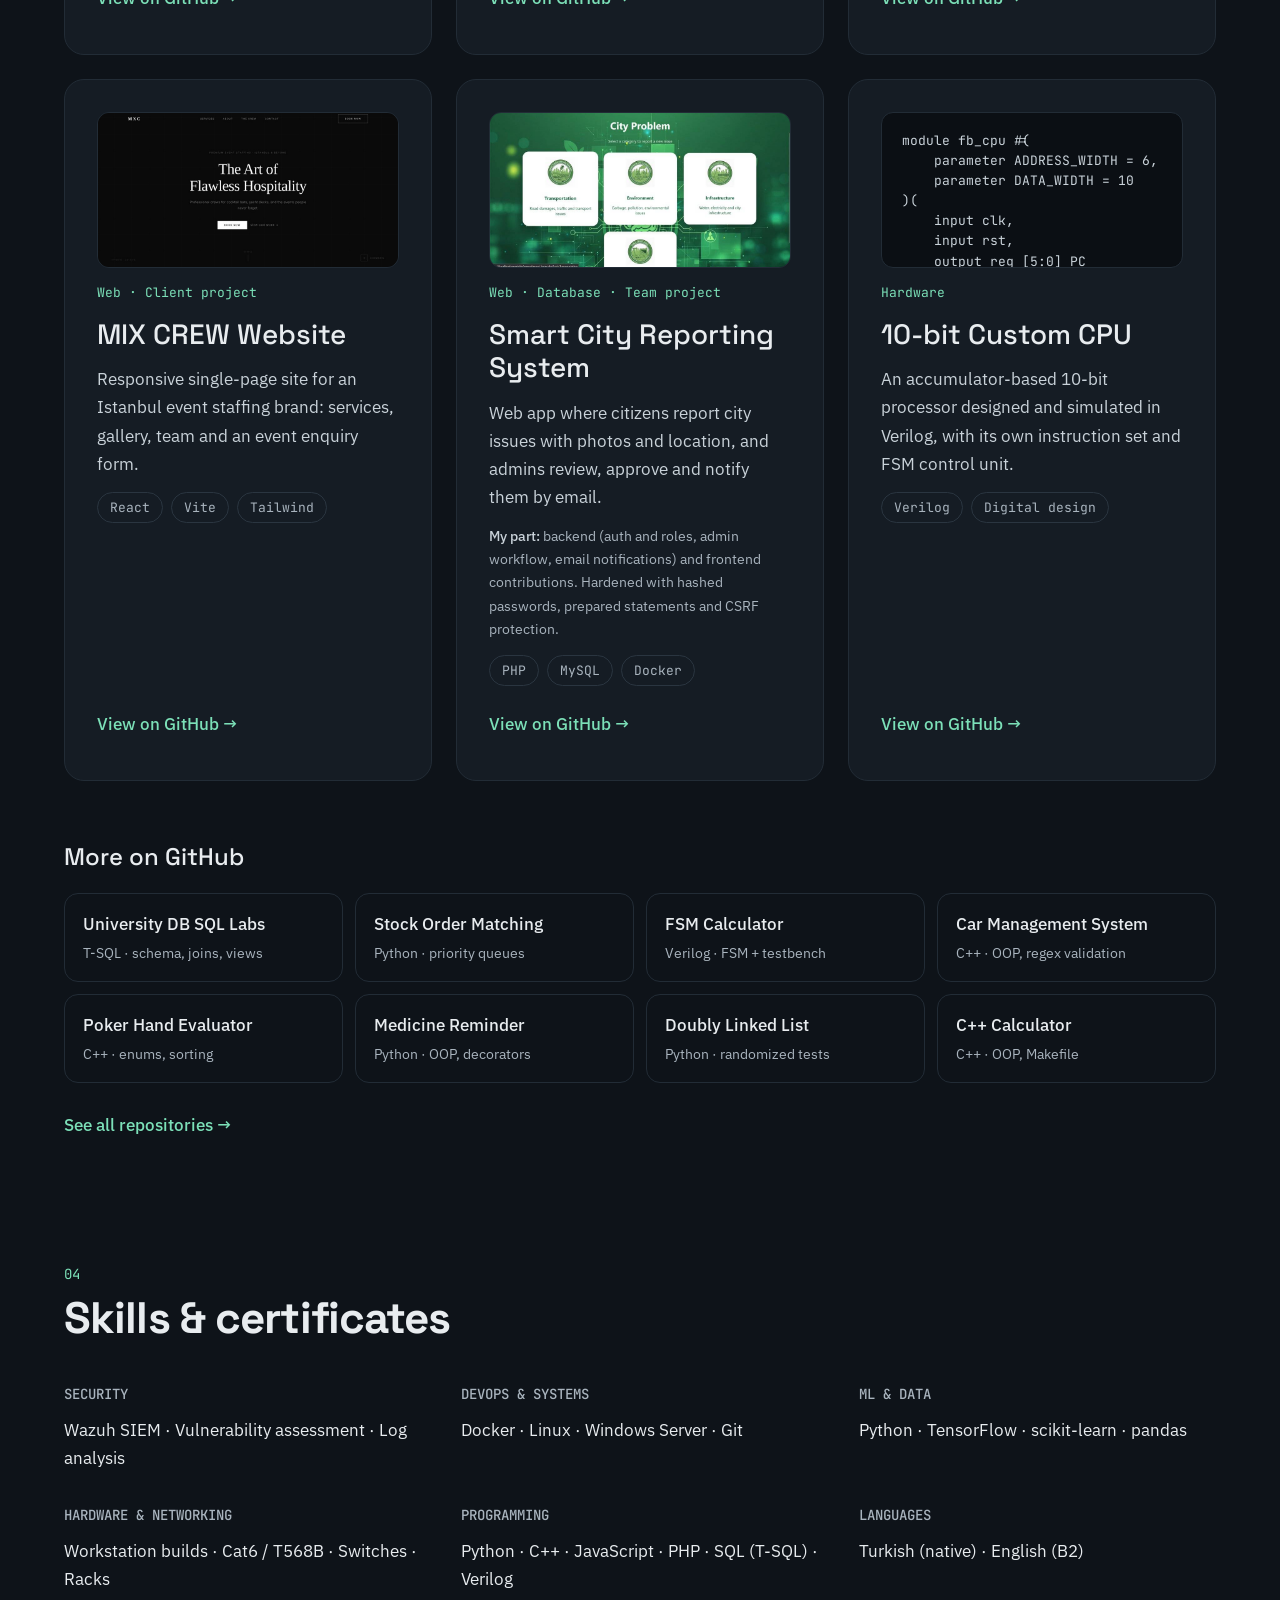
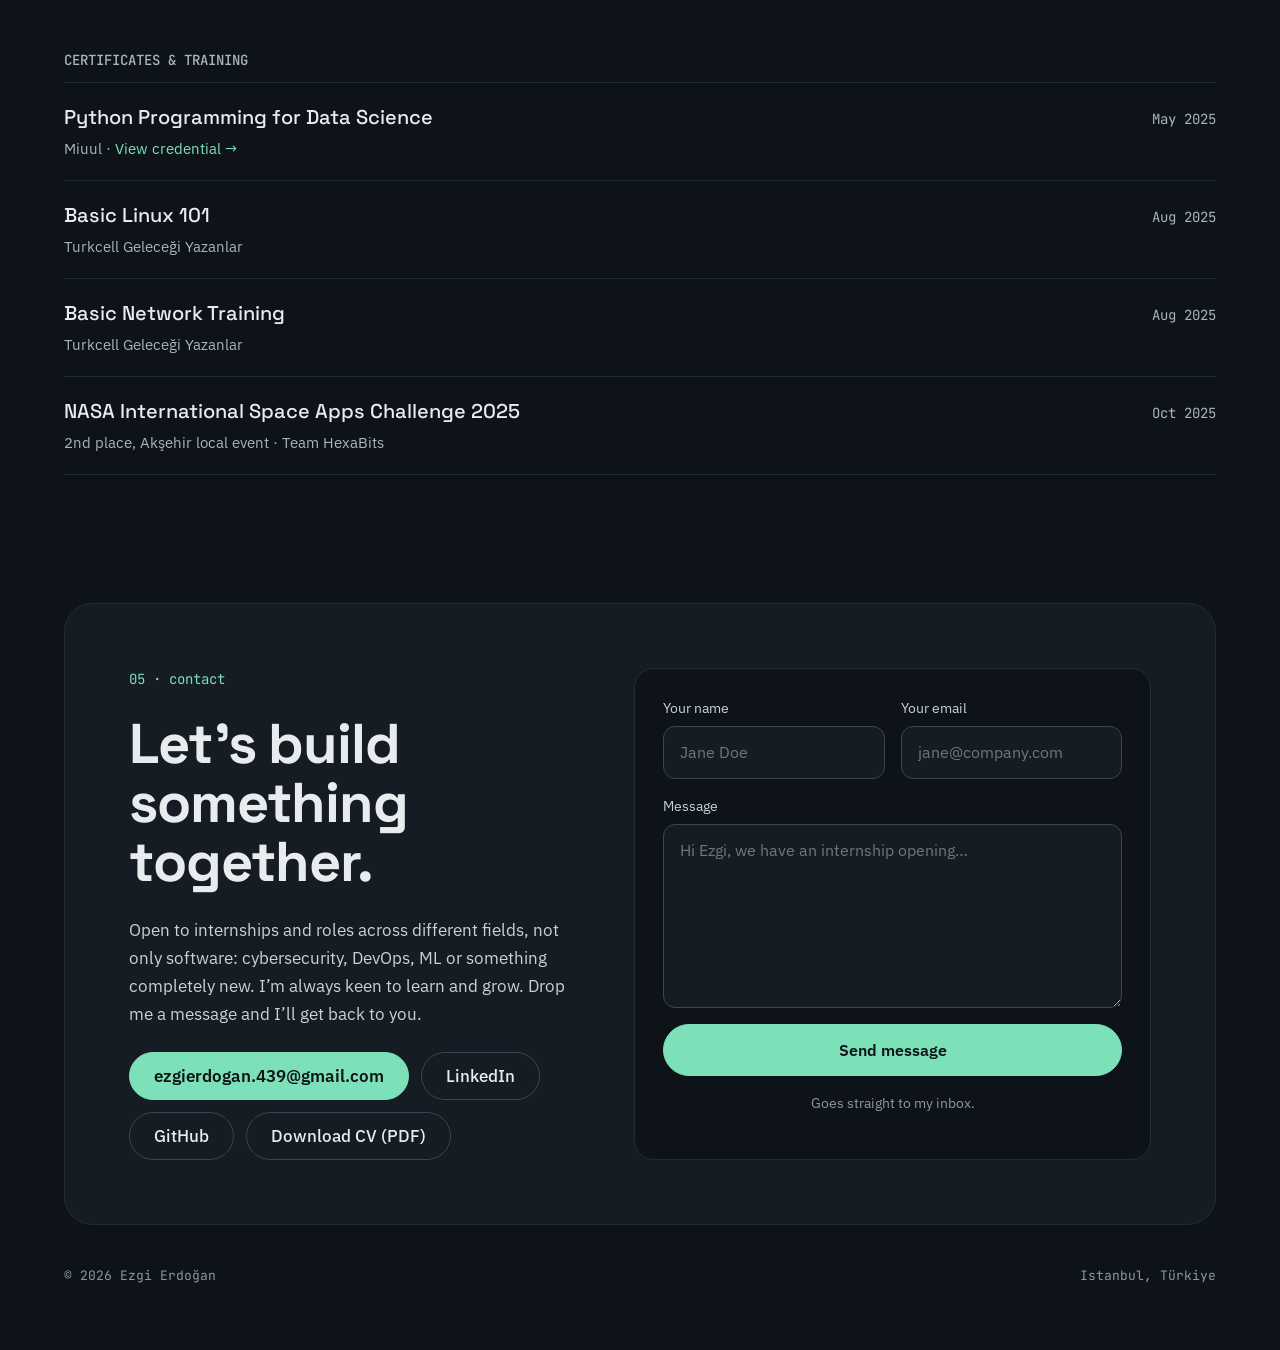
==== commit d4f637fa: "Remove phone number from CVs, add project contributions, update dates - Replace hosted CV PDFs (EN +" ====
--- a/index.html
+++ b/index.html
@@ -81,7 +81,7 @@
 <article class="job"><div class="job-date">Apr – Jun 2026</div><div class="job-body"><h3>R&amp;D Lab Intern · IEEE FBU</h3><div class="where">Fenerbahçe University, Istanbul</div><p>Tested a tracker system and ongoing software projects for vulnerabilities, analyzed the security risks, and reported findings with recommended fixes.</p></div></article>
 <article class="job"><div class="job-date">Jul – Aug 2025</div><div class="job-body"><h3>DevOps Intern · Gardiyan</h3><div class="where">Istanbul</div><p>Security monitoring with Wazuh SIEM, containerized services with Docker, and Linux / Windows Server administration.</p></div></article>
 <article class="job"><div class="job-date">Nov 2025 – Oct 2026</div><div class="job-body"><h3>Partnerships Coordinator · IEEE FBU</h3><div class="where">Leadership</div><p>Led sponsorship and partnerships for IEEE FBU: ran sponsor outreach and proposals and, with the team, secured sponsors incl. ASELSAN and Youthall for the IEEE Türkiye Presidents’ Workshop.</p></div></article>
-<article class="job"><div class="job-date">Jul – Oct 2026</div><div class="job-body"><h3>Food &amp; Beverage · Six Flags</h3><div class="where">New Jersey, USA</div><p>Served guests in a fast-paced theme park; communicated in English with customers and a multicultural team.</p></div></article>
+<article class="job"><div class="job-date">Aug – Oct 2026</div><div class="job-body"><h3>Food &amp; Beverage · Six Flags</h3><div class="where">New Jersey, USA</div><p>Served guests in a fast-paced theme park; communicated in English with customers and a multicultural team.</p></div></article>
 </div>
 </section>
 
@@ -107,6 +107,7 @@
 <span class="tag">IoT · Mobile · Team of 3</span>
 <h3>Zero Waste Smart Fridge</h3>
 <p>IoT food monitor that tracks temperature, humidity, gas and weight, scores each item’s spoilage risk and alerts you in a Flutter app.</p>
+<p class="part"><b>My part:</b> the project’s web application (backend and frontend), plus hardware support for the team.</p>
 <div class="chips"><span>ESP32</span><span>Firebase</span><span>Flutter</span><span>Python</span></div>
 <a class="more" href="https://github.com/ezgerdog/smart-fridge-project">View on GitHub →</a>
 </article>
@@ -116,7 +117,8 @@
 <span class="tag">Cybersecurity · ML</span>
 <h3>Intrusion Detection on CIC-IDS2017</h3>
 <p>Random Forest model detecting network attacks, reaching 0.75 macro-F1 across attack classes.</p>
-<div class="chips"><span>scikit-learn</span><span>pandas</span><span>Data mining</span></div>
+<p class="part"><b>My part:</b> exploratory data analysis and the EDA visualizations.</p>
+<div class="chips"><span>scikit-learn</span><span>pandas</span><span>Matplotlib</span><span>Seaborn</span></div>
 <a class="more" href="https://github.com/ezgerdog/cybersecurity-data-mining">View on GitHub →</a>
 </article>
 
@@ -131,10 +133,11 @@
 
 <article class="card">
 <img class="shot" src="smartcity.jpg" alt="Smart City report category screen" loading="lazy" width="960" height="498">
-<span class="tag">Web · Database</span>
+<span class="tag">Web · Database · Team project</span>
 <h3>Smart City Reporting System</h3>
 <p>Web app where citizens report city issues with photos and location, and admins review, approve and notify them by email.</p>
-<div class="chips"><span>PHP</span><span>MySQL</span></div>
+<p class="part"><b>My part:</b> backend (auth and roles, admin workflow, email notifications) and frontend contributions. Hardened with hashed passwords, prepared statements and CSRF protection.</p>
+<div class="chips"><span>PHP</span><span>MySQL</span><span>Docker</span></div>
 <a class="more" href="https://github.com/ezgerdog/smart-city-reporting-system">View on GitHub →</a>
 </article>
 
@@ -180,7 +183,7 @@
 <div><h3>DEVOPS &amp; SYSTEMS</h3><p>Docker · Linux · Windows Server · Git</p></div>
 <div><h3>ML &amp; DATA</h3><p>Python · TensorFlow · scikit-learn · pandas</p></div>
 <div><h3>HARDWARE &amp; NETWORKING</h3><p>Workstation builds · Cat6 / T568B · Switches · Racks</p></div>
-<div><h3>PROGRAMMING</h3><p>Python · C++ · SQL (T-SQL) · PHP · Verilog</p></div>
+<div><h3>PROGRAMMING</h3><p>Python · C++ · JavaScript · PHP · SQL (T-SQL) · Verilog</p></div>
 <div><h3>LANGUAGES</h3><p>Turkish (native) · English (B2)</p></div>
 </div>
 <div class="certs">
@@ -200,7 +203,7 @@
 <p>Open to internships and roles across different fields, not only software: cybersecurity, DevOps, ML or something completely new. I’m always keen to learn and grow. Drop me a message and I’ll get back to you.</p>
 <div class="btns">
 <a class="btn solid" href="mailto:ezgierdogan.439@gmail.com">ezgierdogan.439@gmail.com</a>
-<a class="btn" href="https://www.linkedin.com/in/ezgi-erdo%C4%9Fan-573229270">LinkedIn</a>
+<a class="btn" href="https://www.linkedin.com/in/ezgierdogan1/">LinkedIn</a>
 <a class="btn" href="https://github.com/ezgerdog">GitHub</a>
 <a class="btn" href="Ezgi_Erdogan_CV.pdf" download>Download CV (PDF)</a>
 </div>
--- a/style.css
+++ b/style.css
@@ -77,18 +77,21 @@
 /* projects */
 .grid{display:grid;grid-template-columns:repeat(auto-fit,minmax(320px,1fr));gap:24px}
 .card{background:var(--panel);border:1px solid var(--line);border-radius:20px;padding:32px;display:flex;flex-direction:column;gap:14px}
-.shot{width:100%;aspect-ratio:960/498;object-fit:cover;border-radius:12px;border:1px solid var(--line)}
+.shot{width:100%;height:auto;aspect-ratio:960/498;object-fit:cover;border-radius:12px;border:1px solid var(--line);flex:none;background:var(--deep)}
+.flow,.code{flex:none}
 .tag{font-family:var(--mono);font-size:13px;color:var(--accent)}
 .tag.gold{color:var(--gold)}
 .card h3{margin:0;font-family:var(--display);font-size:28px;font-weight:500;line-height:1.2}
 .card p{margin:0;color:var(--soft)}
+.card p.part{font-size:14px;color:var(--muted)}
+.card p.part b{color:var(--soft);font-weight:500}
 .chips{display:flex;flex-wrap:wrap;gap:8px;font-family:var(--mono);font-size:13px;color:var(--muted)}
 .chips span{border:1px solid var(--line2);border-radius:999px;padding:4px 12px}
 .card .more{margin-top:auto;padding:10px 0;font-weight:500}
 .code{margin:0;width:100%;aspect-ratio:960/498;overflow:hidden;background:var(--deep);border:1px solid var(--line);border-radius:12px;padding:18px 20px;font-family:var(--mono);font-size:13px;line-height:1.55;color:var(--soft)}
-.flow{width:100%;aspect-ratio:960/498;background:var(--deep);border:1px solid var(--line);border-radius:12px;padding:18px;display:flex;flex-direction:column;justify-content:center;gap:16px;font-family:var(--mono)}
+.flow{width:100%;aspect-ratio:960/498;overflow:hidden;background:var(--deep);border:1px solid var(--line);border-radius:12px;padding:10px;display:flex;flex-direction:column;justify-content:center;gap:10px;font-family:var(--mono)}
 .flow-row{display:flex;align-items:center;justify-content:center;gap:8px;font-size:13px}
-.flow-row div{border:1px solid var(--line3);border-radius:10px;padding:10px 12px;text-align:center}
+.flow-row div{border:1px solid var(--line3);border-radius:10px;padding:7px 10px;text-align:center;line-height:1.35}
 .flow-row div:first-child{border-color:var(--accent)}
 .flow-row small{display:block;color:var(--muted);font-size:11px}
 .flow-row i{font-style:normal;color:var(--faint)}
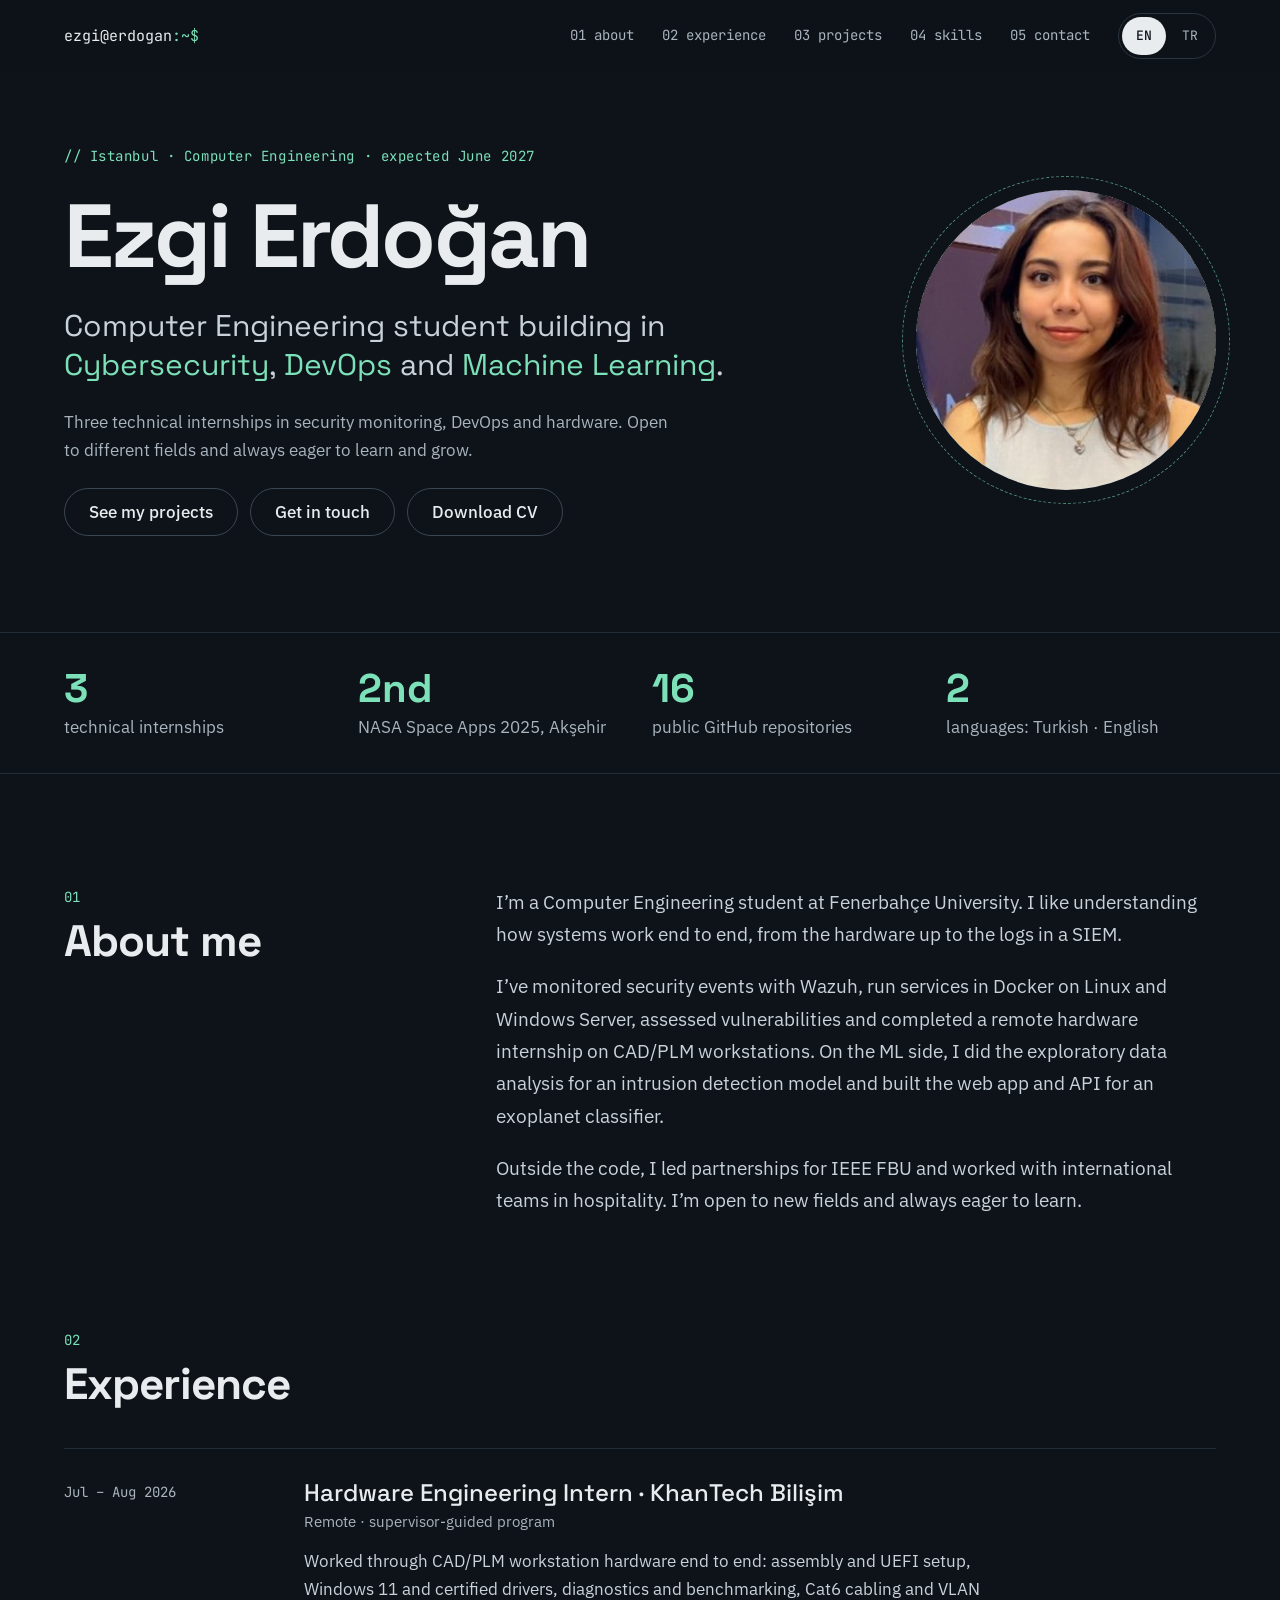
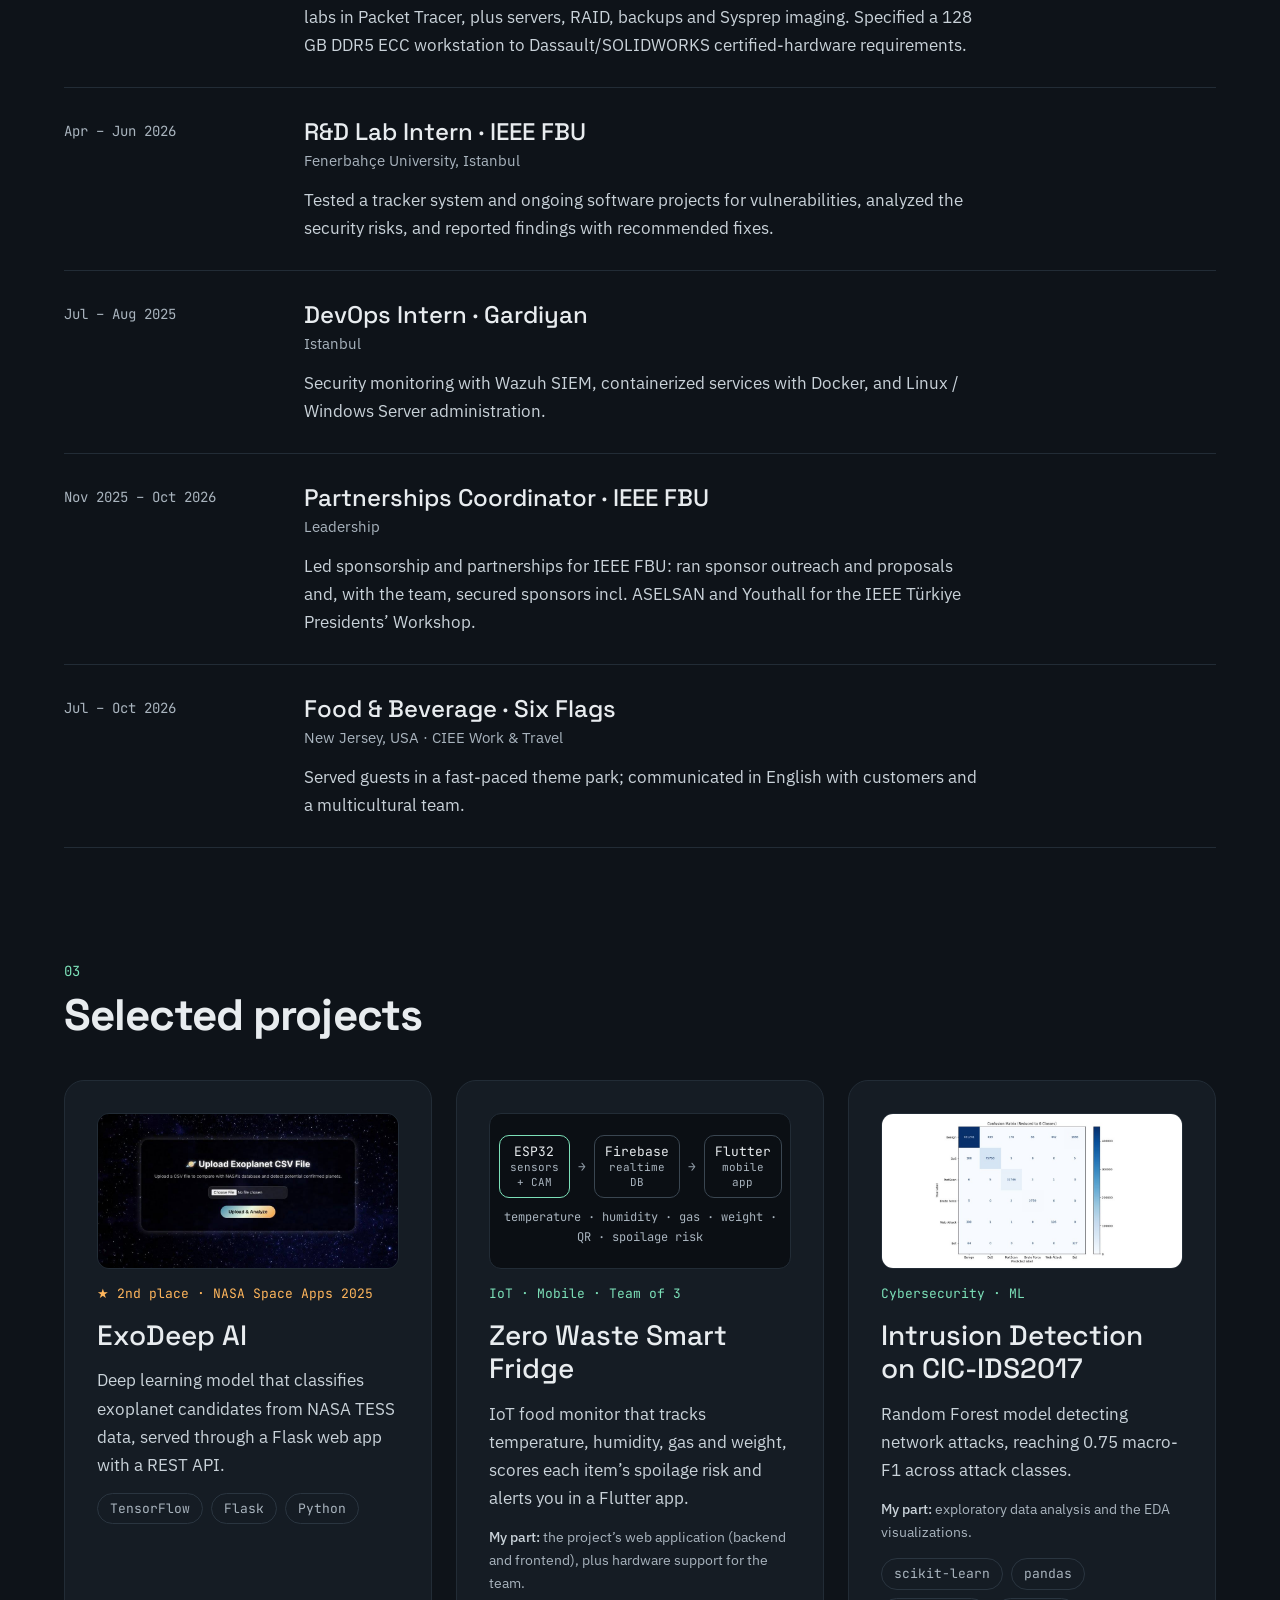
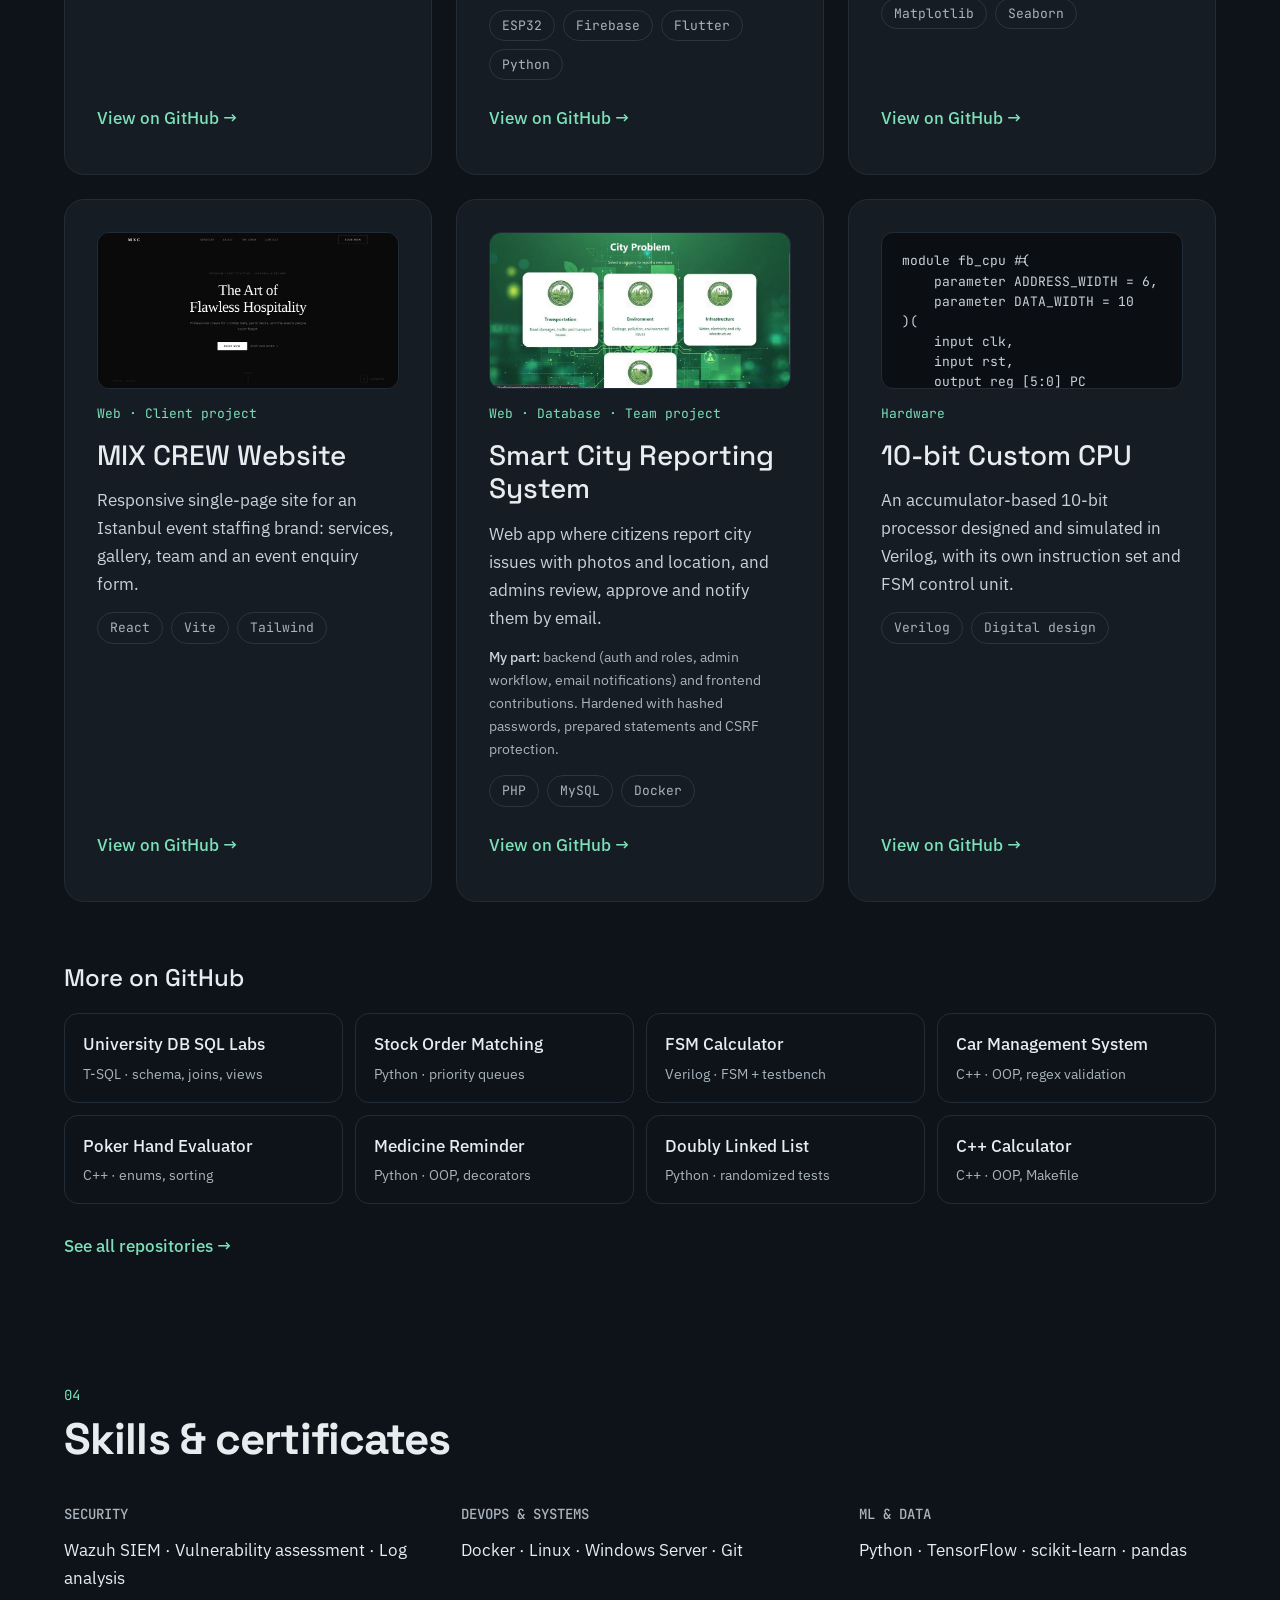
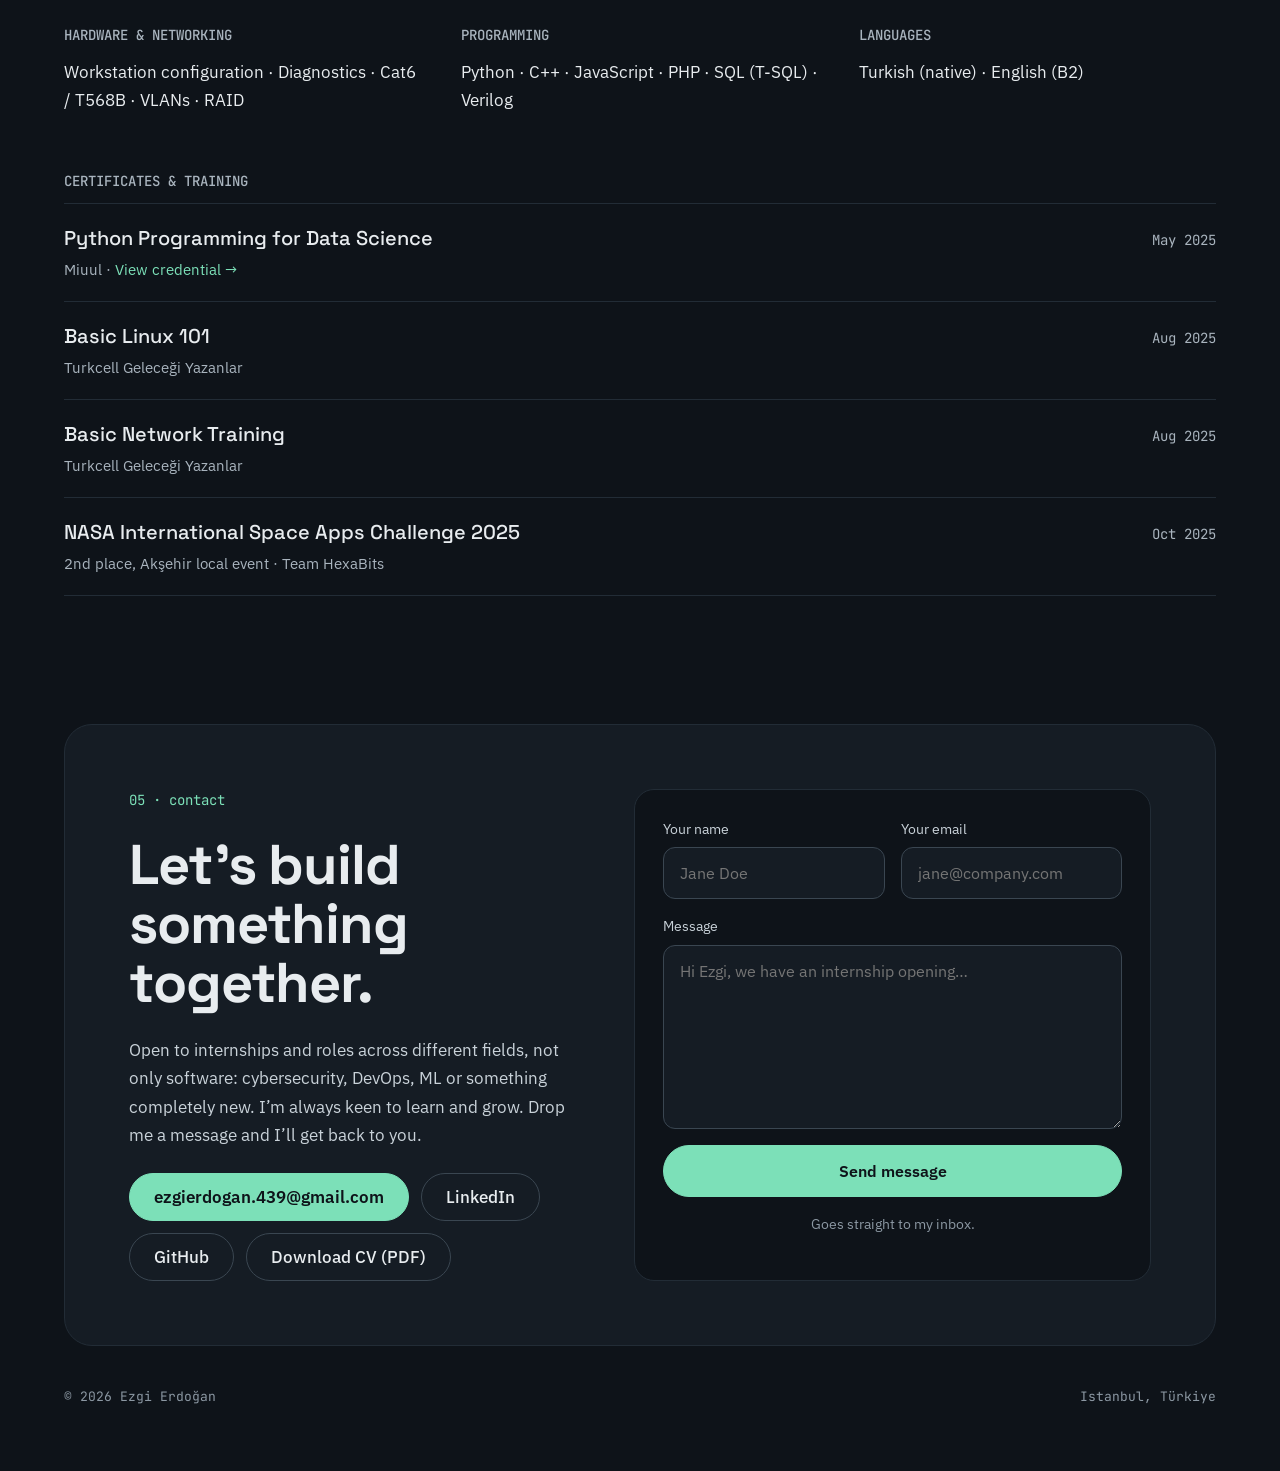
==== commit 9aa930f8: "Update KhanTech internship (remote), Six Flags dates, about text and CV PDFs Co-Authored-By: Claude " ====
--- a/index.html
+++ b/index.html
@@ -58,7 +58,7 @@
 <div class="wrap">
 <div class="stat"><b>3</b><span>technical internships</span></div>
 <div class="stat"><b>2nd</b><span>NASA Space Apps 2025, Akşehir</span></div>
-<div class="stat"><b>14</b><span>public GitHub repositories</span></div>
+<div class="stat"><b>16</b><span>public GitHub repositories</span></div>
 <div class="stat"><b>2</b><span>languages: Turkish · English</span></div>
 </div>
 </section>
@@ -67,8 +67,8 @@
 <section id="about" class="block about">
 <div class="about-head"><div class="num">01</div><h2>About me</h2></div>
 <div class="about-body">
-<p>I’m a Computer Engineering student at Fenerbahçe University. I like understanding how systems work end to end, from the hardware in the rack to the logs in a SIEM.</p>
-<p>I’ve monitored security events with Wazuh, run services in Docker on Linux and Windows Server, assessed vulnerabilities and built CAD workstations from scratch. On the ML side, I’ve trained an intrusion detection model and an exoplanet classifier.</p>
+<p>I’m a Computer Engineering student at Fenerbahçe University. I like understanding how systems work end to end, from the hardware up to the logs in a SIEM.</p>
+<p>I’ve monitored security events with Wazuh, run services in Docker on Linux and Windows Server, assessed vulnerabilities and completed a remote hardware internship on CAD/PLM workstations. On the ML side, I did the exploratory data analysis for an intrusion detection model and built the web app and API for an exoplanet classifier.</p>
 <p>Outside the code, I led partnerships for IEEE FBU and worked with international teams in hospitality. I’m open to new fields and always eager to learn.</p>
 </div>
 </section>
@@ -77,11 +77,11 @@
 <div class="num">02</div>
 <h2>Experience</h2>
 <div>
-<article class="job"><div class="job-date">Jul – Aug 2026</div><div class="job-body"><h3>Hardware Engineering Intern · KhanTech Bilişim</h3><div class="where">Istanbul · Hybrid</div><p>Built and benchmarked CAD workstations (i9, DDR5/ECC, RTX A4000), diagnosed failing hardware, and terminated and tested Cat6 cabling for a 42U rack.</p></div></article>
+<article class="job"><div class="job-date">Jul – Aug 2026</div><div class="job-body"><h3>Hardware Engineering Intern · KhanTech Bilişim</h3><div class="where">Remote · supervisor-guided program</div><p>Worked through CAD/PLM workstation hardware end to end: assembly and UEFI setup, Windows 11 and certified drivers, diagnostics and benchmarking, Cat6 cabling and VLAN labs in Packet Tracer, plus servers, RAID, backups and Sysprep imaging. Specified a 128 GB DDR5 ECC workstation to Dassault/SOLIDWORKS certified-hardware requirements.</p></div></article>
 <article class="job"><div class="job-date">Apr – Jun 2026</div><div class="job-body"><h3>R&amp;D Lab Intern · IEEE FBU</h3><div class="where">Fenerbahçe University, Istanbul</div><p>Tested a tracker system and ongoing software projects for vulnerabilities, analyzed the security risks, and reported findings with recommended fixes.</p></div></article>
 <article class="job"><div class="job-date">Jul – Aug 2025</div><div class="job-body"><h3>DevOps Intern · Gardiyan</h3><div class="where">Istanbul</div><p>Security monitoring with Wazuh SIEM, containerized services with Docker, and Linux / Windows Server administration.</p></div></article>
 <article class="job"><div class="job-date">Nov 2025 – Oct 2026</div><div class="job-body"><h3>Partnerships Coordinator · IEEE FBU</h3><div class="where">Leadership</div><p>Led sponsorship and partnerships for IEEE FBU: ran sponsor outreach and proposals and, with the team, secured sponsors incl. ASELSAN and Youthall for the IEEE Türkiye Presidents’ Workshop.</p></div></article>
-<article class="job"><div class="job-date">Aug – Oct 2026</div><div class="job-body"><h3>Food &amp; Beverage · Six Flags</h3><div class="where">New Jersey, USA</div><p>Served guests in a fast-paced theme park; communicated in English with customers and a multicultural team.</p></div></article>
+<article class="job"><div class="job-date">Jul – Oct 2026</div><div class="job-body"><h3>Food &amp; Beverage · Six Flags</h3><div class="where">New Jersey, USA · CIEE Work &amp; Travel</div><p>Served guests in a fast-paced theme park; communicated in English with customers and a multicultural team.</p></div></article>
 </div>
 </section>
 
@@ -182,7 +182,7 @@
 <div><h3>SECURITY</h3><p>Wazuh SIEM · Vulnerability assessment · Log analysis</p></div>
 <div><h3>DEVOPS &amp; SYSTEMS</h3><p>Docker · Linux · Windows Server · Git</p></div>
 <div><h3>ML &amp; DATA</h3><p>Python · TensorFlow · scikit-learn · pandas</p></div>
-<div><h3>HARDWARE &amp; NETWORKING</h3><p>Workstation builds · Cat6 / T568B · Switches · Racks</p></div>
+<div><h3>HARDWARE &amp; NETWORKING</h3><p>Workstation configuration · Diagnostics · Cat6 / T568B · VLANs · RAID</p></div>
 <div><h3>PROGRAMMING</h3><p>Python · C++ · JavaScript · PHP · SQL (T-SQL) · Verilog</p></div>
 <div><h3>LANGUAGES</h3><p>Turkish (native) · English (B2)</p></div>
 </div>
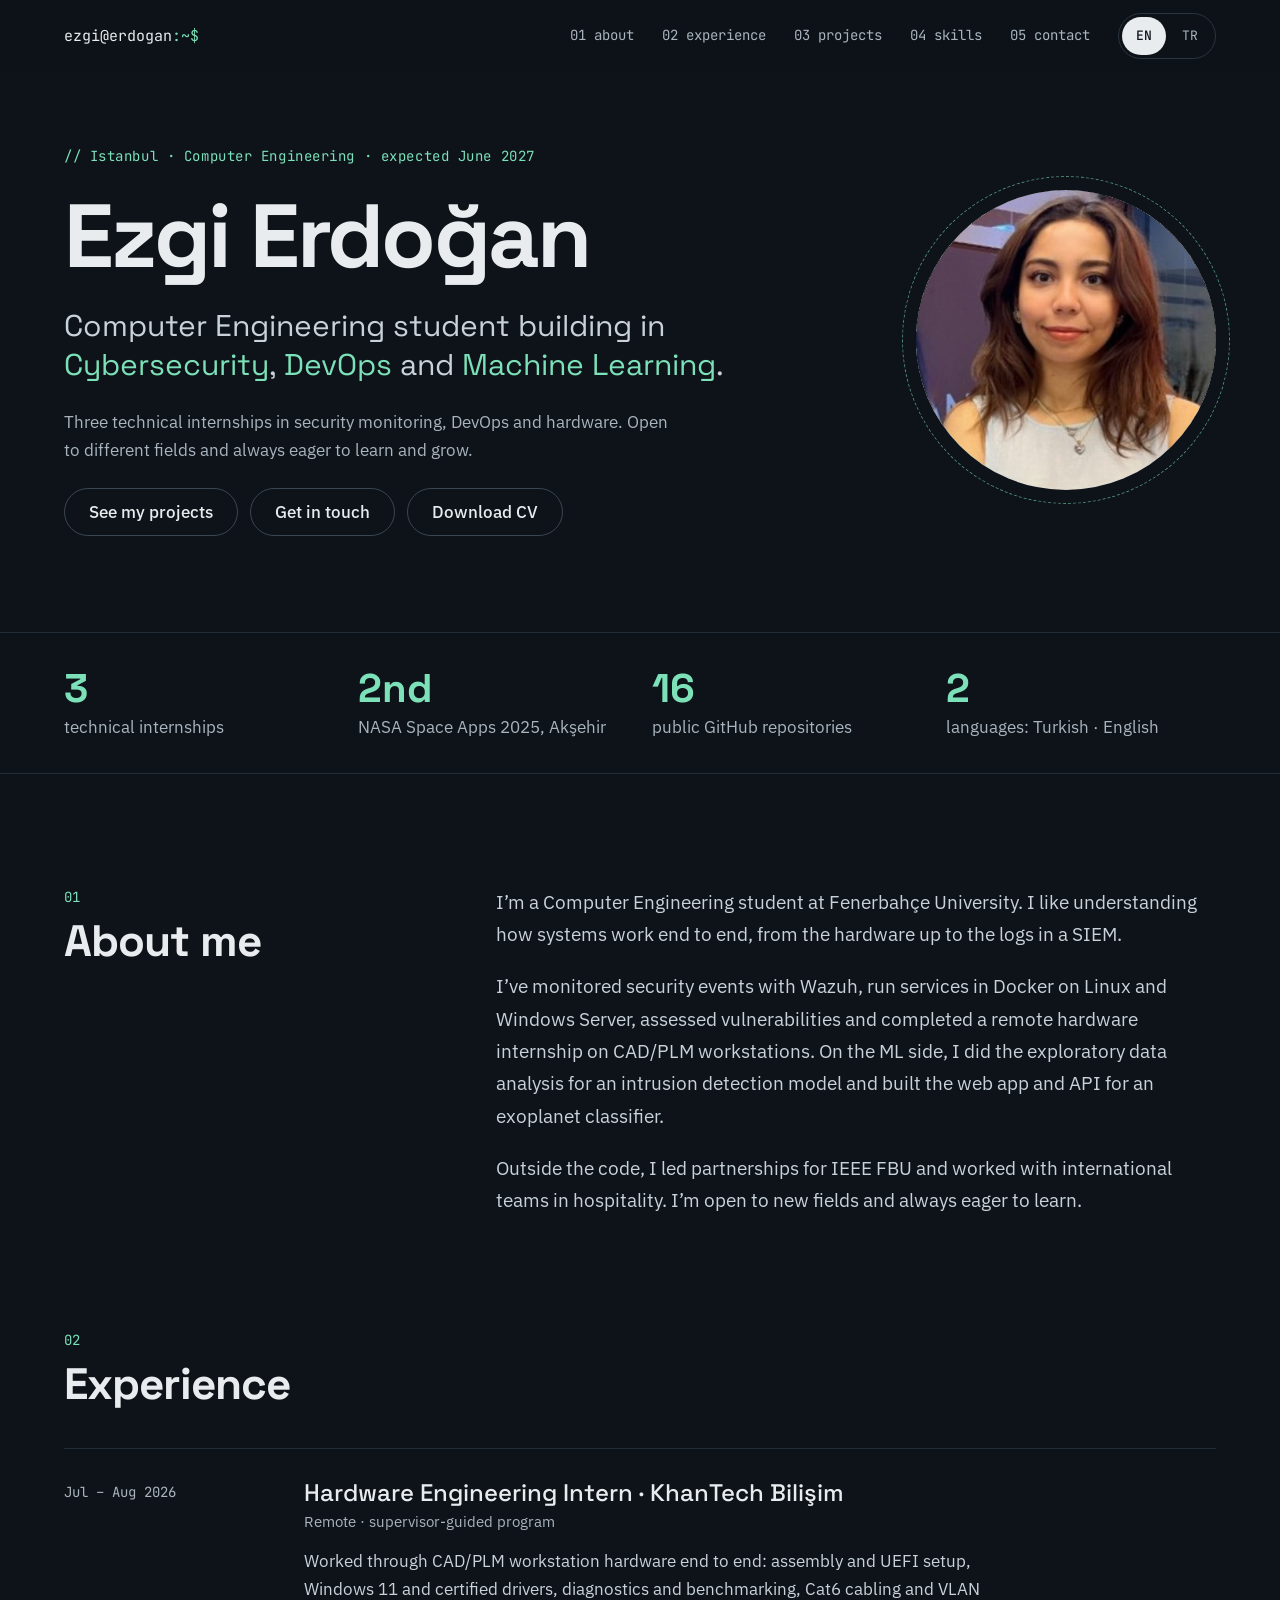
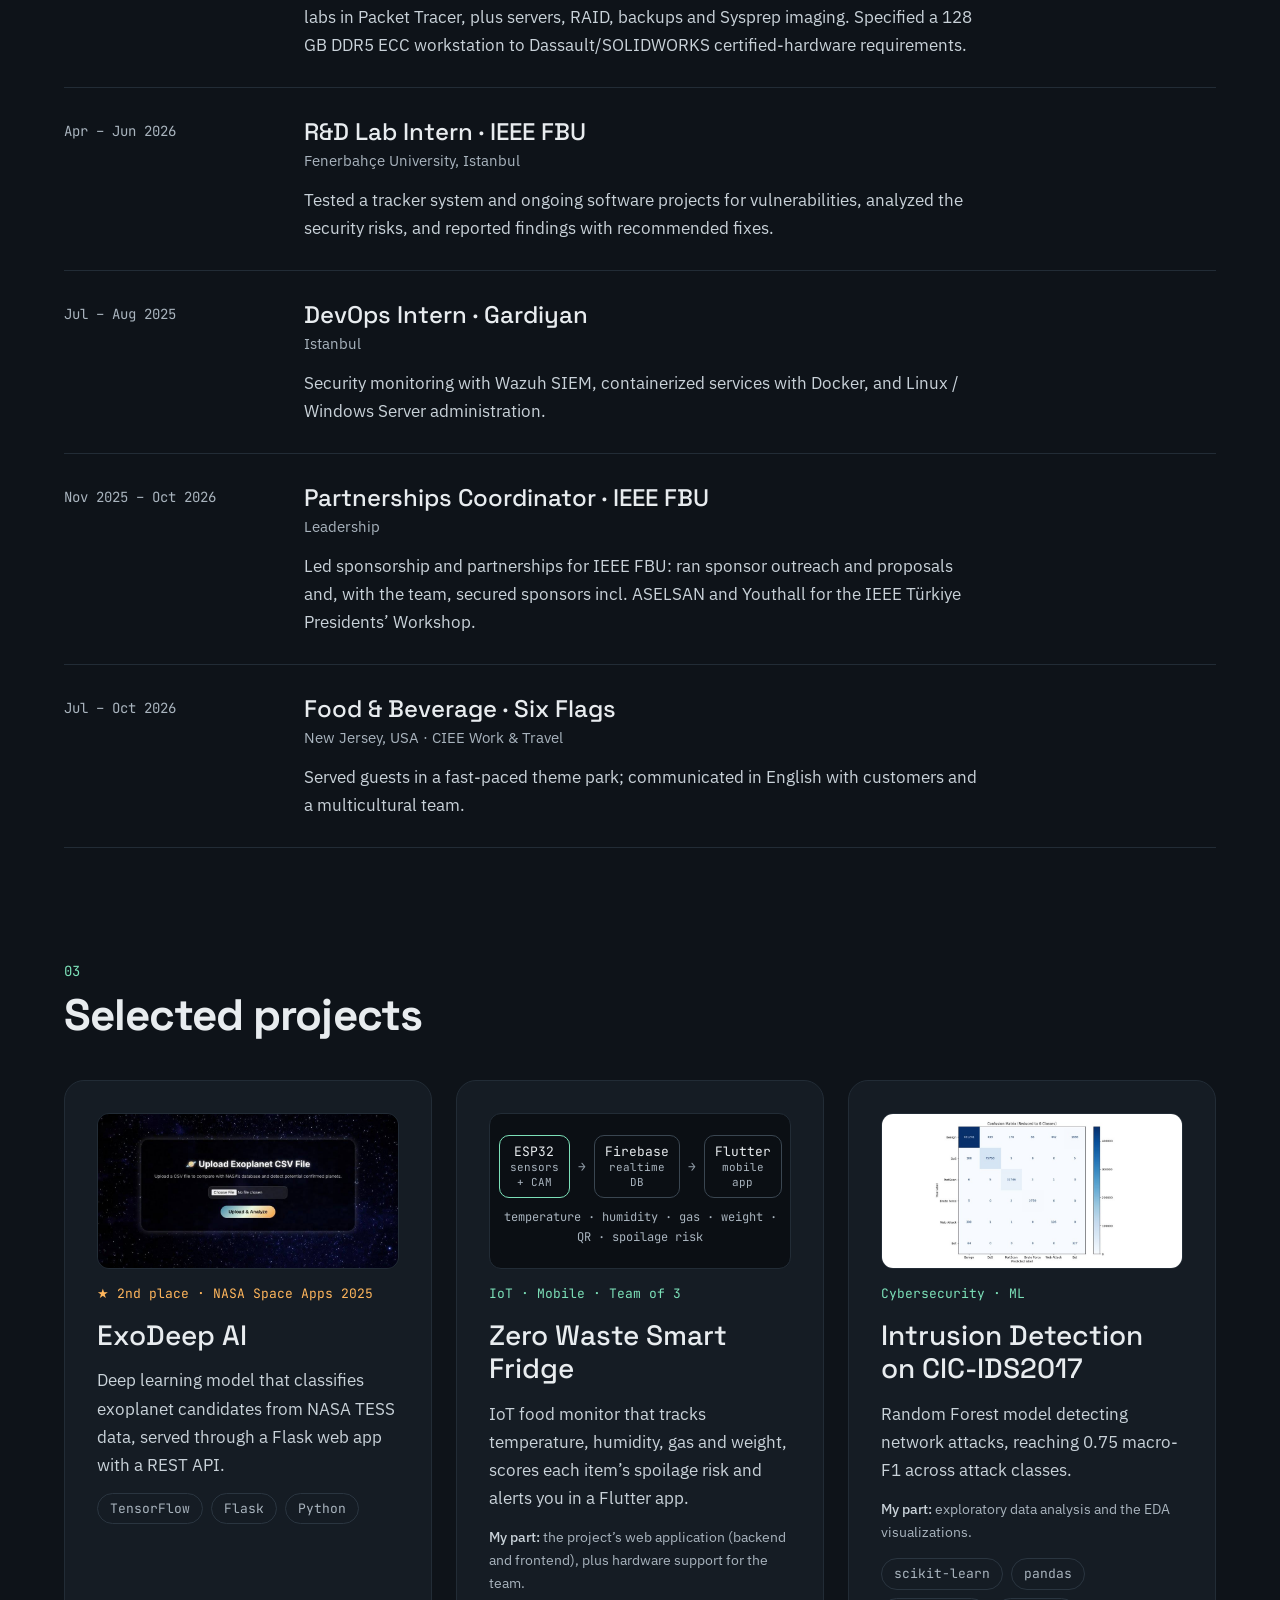
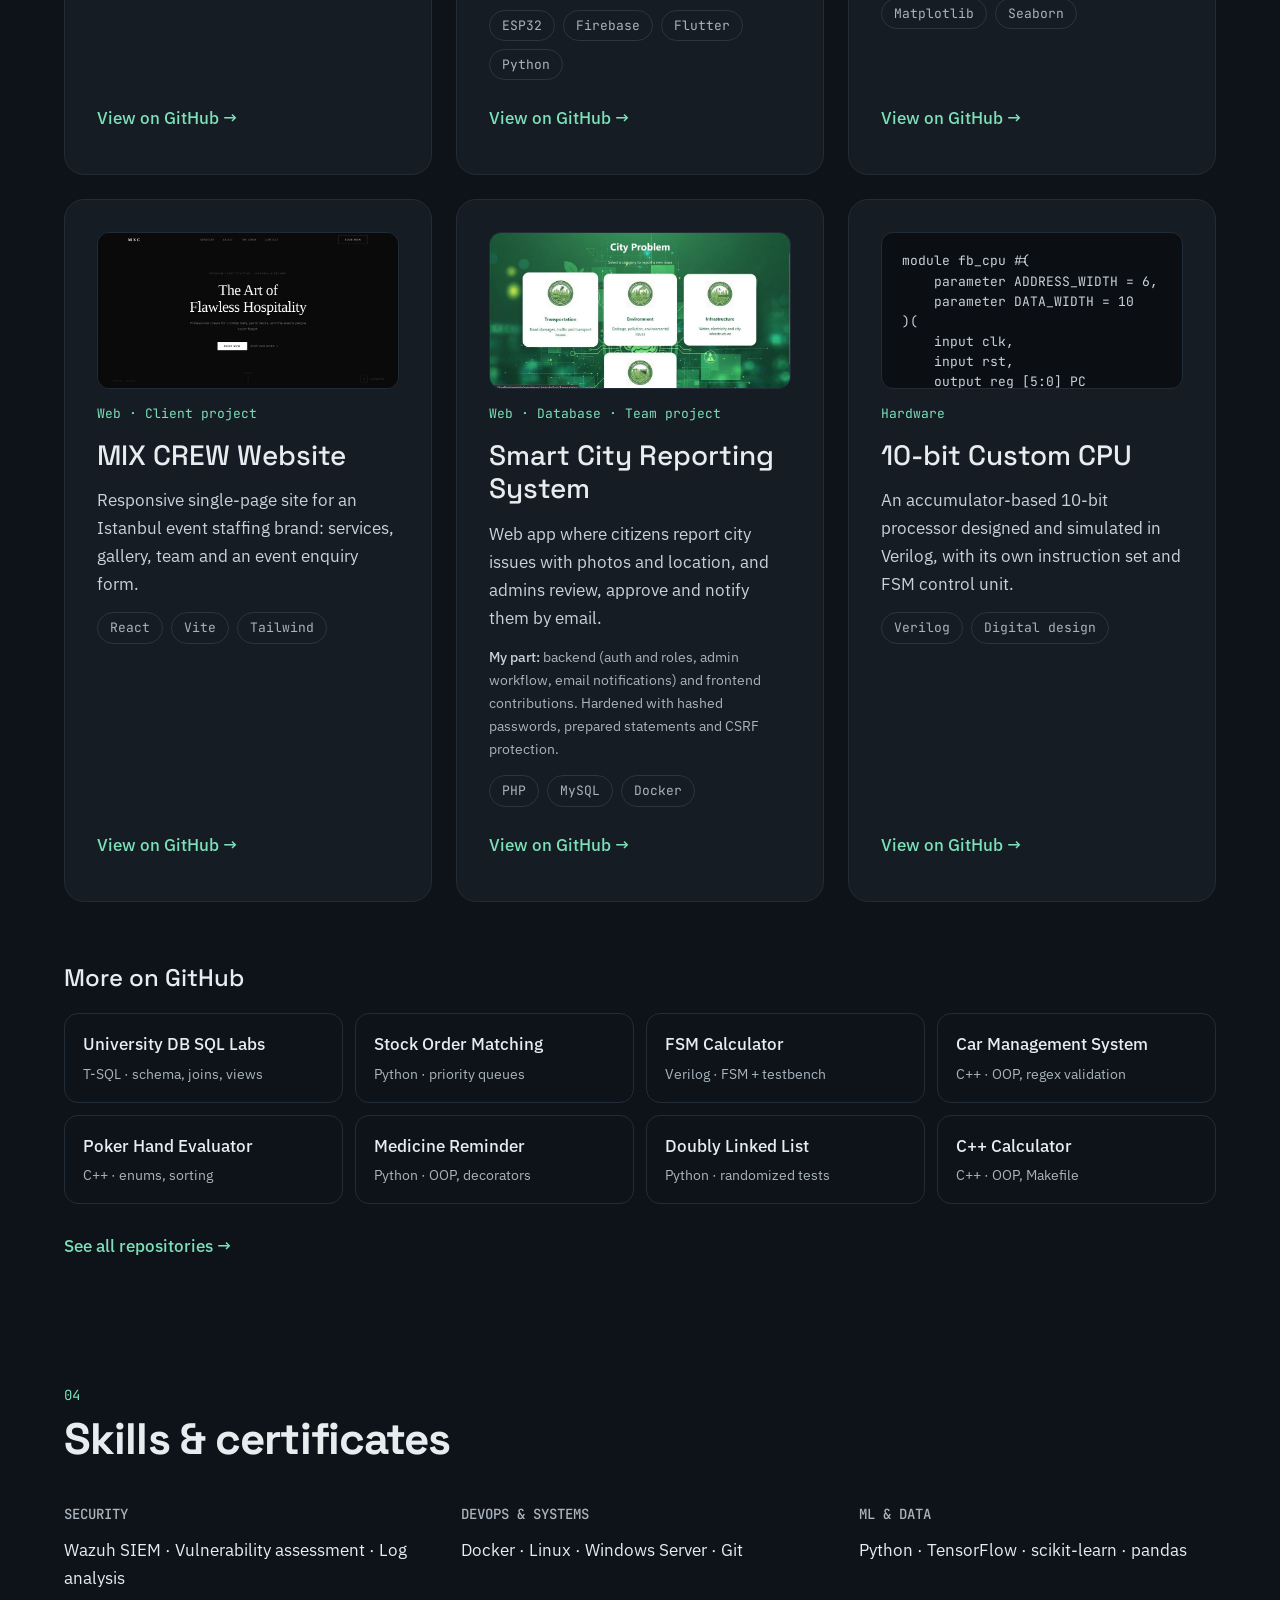
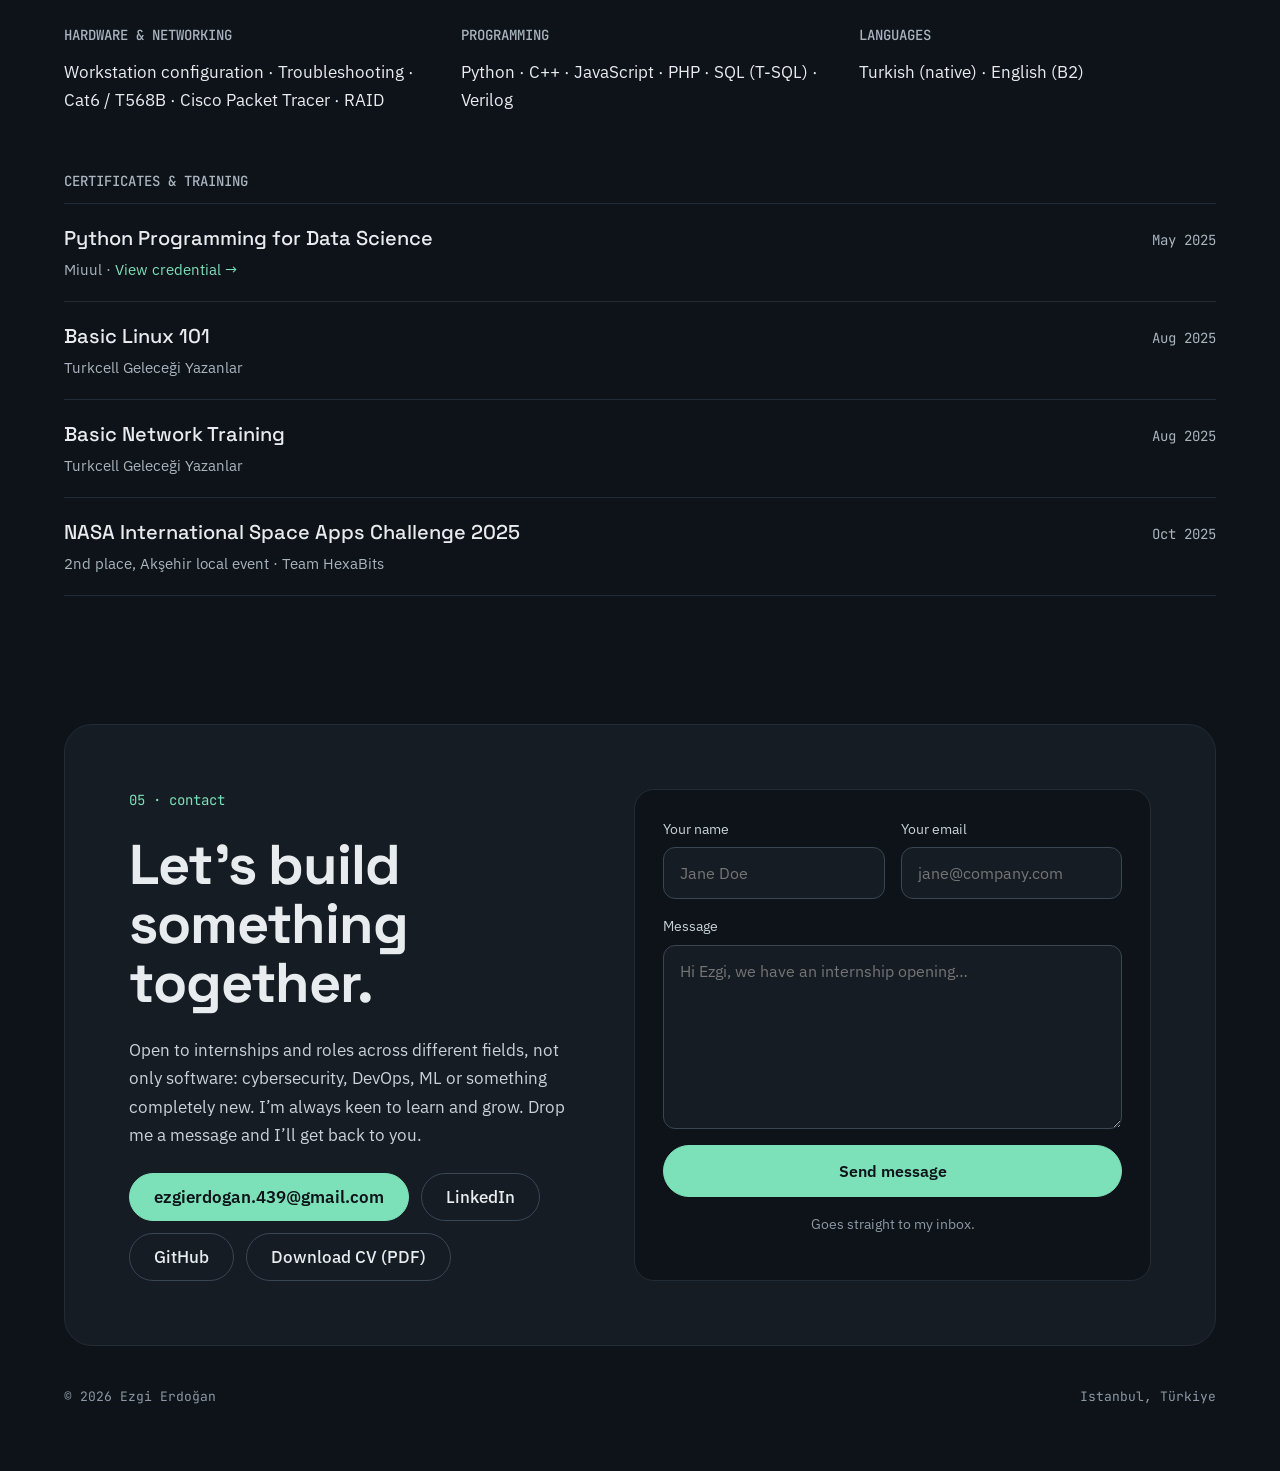
==== commit 962f8e8c: "Add Packet Tracer to skills, refresh CV PDFs Co-Authored-By: Claude Opus 5.5 <noreply@anthropic.com>" ====
--- a/index.html
+++ b/index.html
@@ -182,7 +182,7 @@
 <div><h3>SECURITY</h3><p>Wazuh SIEM · Vulnerability assessment · Log analysis</p></div>
 <div><h3>DEVOPS &amp; SYSTEMS</h3><p>Docker · Linux · Windows Server · Git</p></div>
 <div><h3>ML &amp; DATA</h3><p>Python · TensorFlow · scikit-learn · pandas</p></div>
-<div><h3>HARDWARE &amp; NETWORKING</h3><p>Workstation configuration · Diagnostics · Cat6 / T568B · VLANs · RAID</p></div>
+<div><h3>HARDWARE &amp; NETWORKING</h3><p>Workstation configuration · Troubleshooting · Cat6 / T568B · Cisco Packet Tracer · RAID</p></div>
 <div><h3>PROGRAMMING</h3><p>Python · C++ · JavaScript · PHP · SQL (T-SQL) · Verilog</p></div>
 <div><h3>LANGUAGES</h3><p>Turkish (native) · English (B2)</p></div>
 </div>
